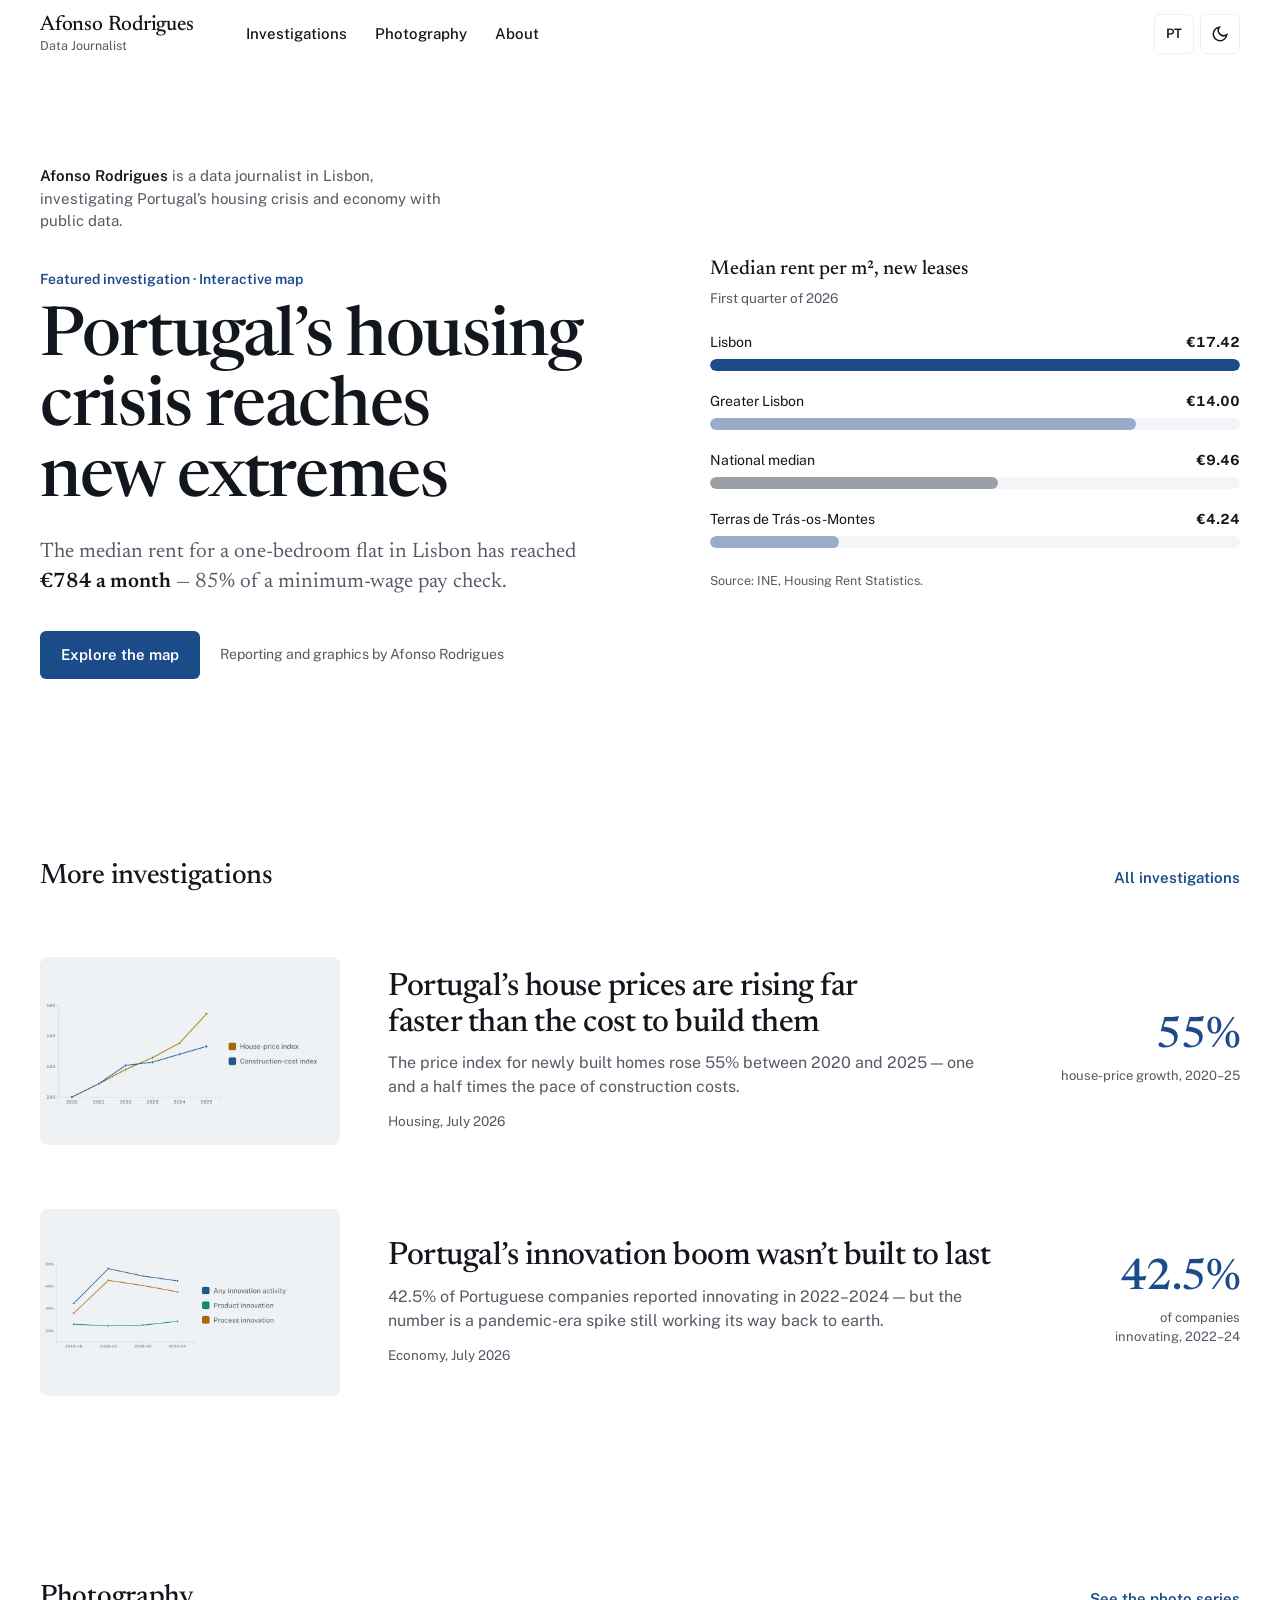
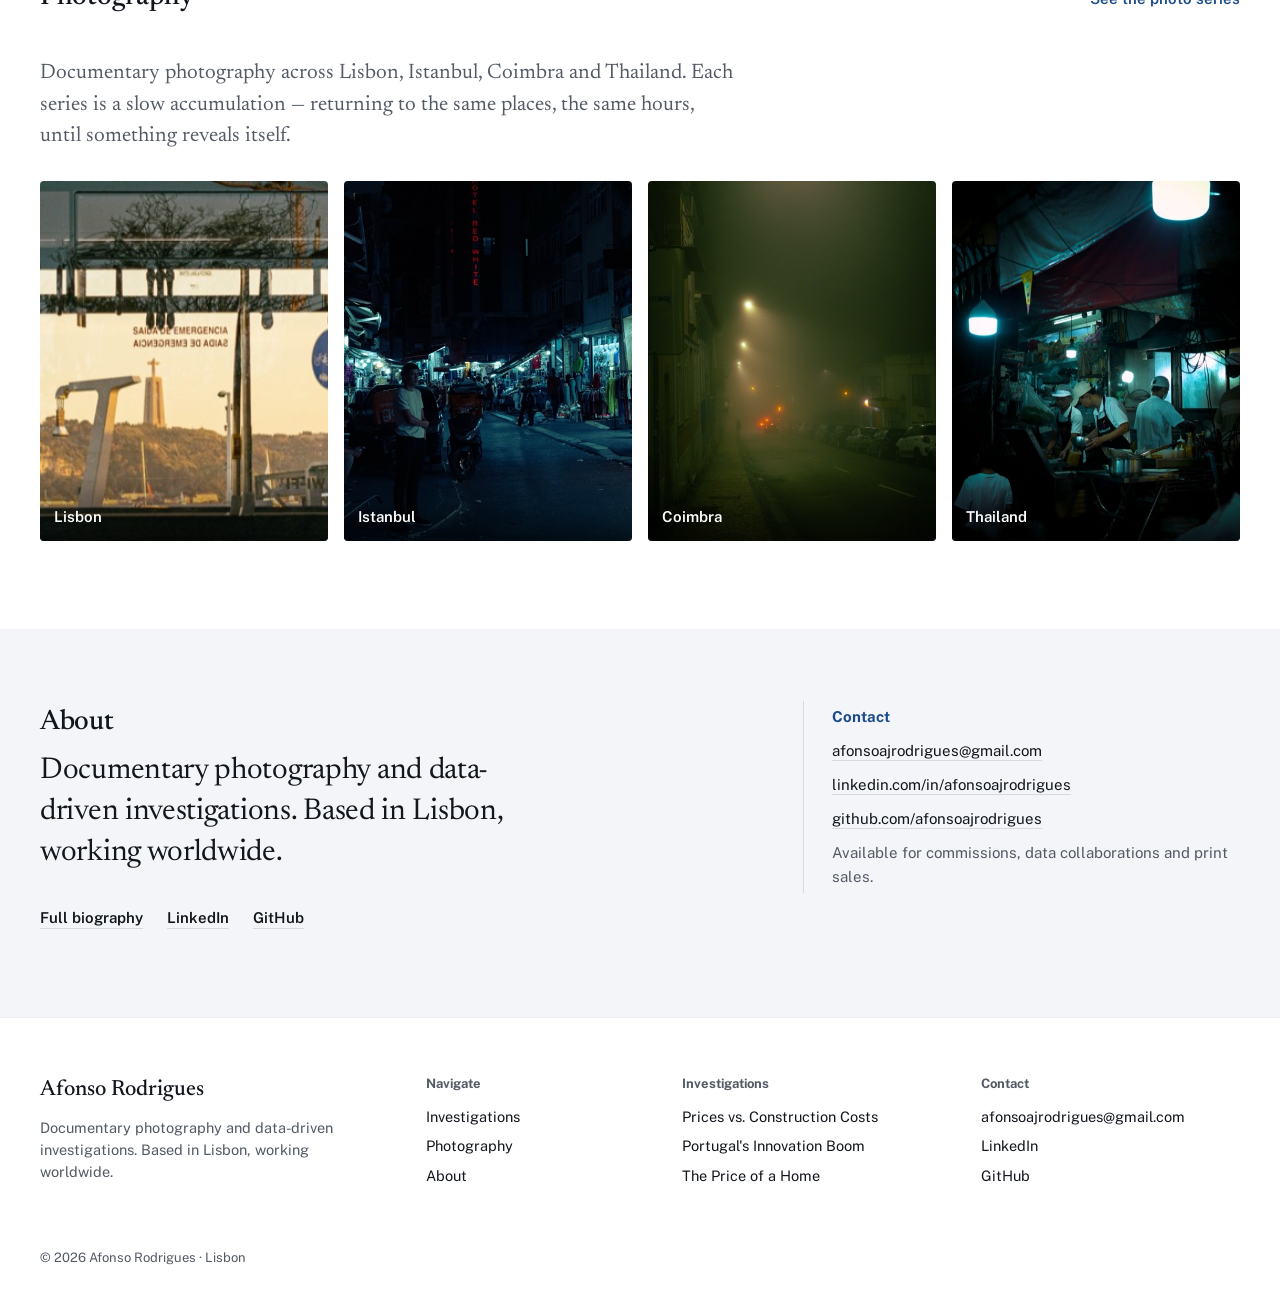
==== index.html @ 880636e9 "Clean pass: white paper, fewer boxes and rules, lighter headings" ====
<!DOCTYPE html>
<html lang="en">
<head>
  <meta charset="utf-8">
  <meta name="viewport" content="width=device-width, initial-scale=1">
  <script>(function(){try{var t=localStorage.getItem('ar-theme');if(!t){t=matchMedia('(prefers-color-scheme: dark)').matches?'dark':'light';}document.documentElement.setAttribute('data-theme',t);var f=localStorage.getItem('ar-fs');if(f)document.documentElement.style.setProperty('--fs',f);}catch(e){}})();</script>
  <title>Afonso Rodrigues — Data Journalism &amp; Documentary Photography, Lisbon</title>
  <meta name="description" content="Data journalism and documentary photography by Afonso Rodrigues. Investigations into Portugal's housing crisis and economy, and photo essays from Lisbon, Istanbul, Thailand and beyond.">
  <link rel="canonical" href="https://afonsoajrodrigues.com/">
  <link rel="alternate" hreflang="en" href="https://afonsoajrodrigues.com/">
  <link rel="alternate" hreflang="pt-PT" href="https://afonsoajrodrigues.com/pt/">
  <link rel="alternate" hreflang="x-default" href="https://afonsoajrodrigues.com/">
  <meta property="og:type" content="website">
  <meta property="og:site_name" content="Afonso Rodrigues">
  <meta property="og:locale" content="en_US">
  <meta property="og:locale:alternate" content="pt_PT">
  <meta property="og:url" content="https://afonsoajrodrigues.com/">
  <meta property="og:title" content="Afonso Rodrigues — Data Journalism &amp; Documentary Photography, Lisbon">
  <meta property="og:description" content="Data journalism and documentary photography by Afonso Rodrigues. Investigations into Portugal's housing crisis and economy, and photo essays from Lisbon, Istanbul, Thailand and beyond.">
  <meta property="og:image" content="https://afonsoajrodrigues.com/images/Lisbon/IMG_7823.JPG">
  <meta name="twitter:card" content="summary_large_image">
  <meta name="twitter:title" content="Afonso Rodrigues — Data Journalism &amp; Documentary Photography, Lisbon">
  <meta name="twitter:description" content="Data journalism and documentary photography by Afonso Rodrigues. Investigations into Portugal's housing crisis and economy, and photo essays from Lisbon, Istanbul, Thailand and beyond.">
  <meta name="twitter:image" content="https://afonsoajrodrigues.com/images/Lisbon/IMG_7823.JPG">
  <link rel="preconnect" href="https://fonts.googleapis.com">
  <link rel="preconnect" href="https://fonts.gstatic.com" crossorigin>
  <link href="https://fonts.googleapis.com/css2?family=Newsreader:opsz,wght@6..72,400..700&family=Public+Sans:wght@400..700&display=swap" rel="stylesheet">
  <link rel="icon" href="/favicon.svg" type="image/svg+xml">
  <link rel="icon" href="/favicon-32.png" sizes="32x32" type="image/png">
  <link rel="apple-touch-icon" href="/apple-touch-icon.png">
  <meta name="theme-color" content="#ffffff">
  <link rel="stylesheet" href="/style.css">
  <script type="application/ld+json">
  {
    "@context": "https://schema.org",
    "@type": "WebSite",
    "name": "Afonso Rodrigues",
    "url": "https://afonsoajrodrigues.com/",
    "inLanguage": "en",
    "description": "Data journalism and documentary photography by Afonso Rodrigues, based in Lisbon, Portugal.",
    "author": { "@type": "Person", "name": "Afonso Rodrigues" }
  }
  </script>
</head>
<body>

<a href="#main" class="skip-link">Skip to content</a>

<header class="site-header">
  <div class="header-inner">
    <div class="header-left">
      <a href="/" class="wordmark-block"><span class="wordmark">Afonso Rodrigues</span><span class="wordmark-tag">Data Journalist</span></a>
      <nav class="main-nav" aria-label="Primary">
        <a href="/investigations.html">Investigations</a>
        <a href="/photography.html">Photography</a>
        <a href="/about.html">About</a>
      </nav>
    </div>
    <div class="header-controls">
      <a class="lang-link" href="/pt/" hreflang="pt-PT" lang="pt-PT" aria-label="Ler em português">PT</a>
      <button type="button" class="ctrl-btn" data-theme-toggle aria-pressed="false" aria-label="Toggle dark mode"><svg class="theme-icon-light" viewBox="0 0 24 24" fill="none" stroke="currentColor" stroke-width="2" stroke-linecap="round" aria-hidden="true"><path d="M21 12.8A9 9 0 1 1 11.2 3a7 7 0 0 0 9.8 9.8z"/></svg><svg class="theme-icon-dark" viewBox="0 0 24 24" fill="none" stroke="currentColor" stroke-width="2" stroke-linecap="round" aria-hidden="true"><circle cx="12" cy="12" r="4"/><path d="M12 2v2M12 20v2M4.9 4.9l1.4 1.4M17.7 17.7l1.4 1.4M2 12h2M20 12h2M4.9 19.1l1.4-1.4M17.7 6.3l1.4-1.4"/></svg></button>
    </div>
  </div>
</header>

<main id="main">

  <section class="hero">
    <div class="lead-text">
      <p class="hero-intro"><strong>Afonso Rodrigues</strong> is a data journalist in Lisbon, investigating Portugal’s housing crisis and economy with public data.</p>
      <p class="kicker">Featured investigation · Interactive map</p>
      <h1 class="lead-title">Portugal’s housing crisis reaches new extremes</h1>
      <p class="lead-dek">The median rent for a one-bedroom flat in Lisbon has reached <strong>€784 a month</strong> — 85% of a minimum-wage pay check.</p>
      <div class="lead-actions">
        <a href="/investigations/housing-crisis.html" class="btn btn-primary">Explore the map</a>
        <span class="byline">Reporting and graphics by Afonso Rodrigues</span>
      </div>
    </div>
    <figure class="hero-chart" role="img" aria-label="Bar chart: median rent per square metre on new leases, first quarter of 2026. Lisbon €17.42, Greater Lisbon €14.00, national median €9.46, Terras de Trás-os-Montes €4.24.">
      <p class="hero-chart-title" aria-hidden="true">Median rent per m², new leases</p>
      <p class="hero-chart-sub" aria-hidden="true">First quarter of 2026</p>
      <div aria-hidden="true">
        <div class="hbar hbar--top"><div class="hbar-head"><span>Lisbon</span><span class="hbar-value">€17.42</span></div><div class="hbar-track"><span class="hbar-fill" style="--v:17.42"></span></div></div>
        <div class="hbar"><div class="hbar-head"><span>Greater Lisbon</span><span class="hbar-value">€14.00</span></div><div class="hbar-track"><span class="hbar-fill" style="--v:14.0"></span></div></div>
        <div class="hbar hbar--ref"><div class="hbar-head"><span>National median</span><span class="hbar-value">€9.46</span></div><div class="hbar-track"><span class="hbar-fill" style="--v:9.46"></span></div></div>
        <div class="hbar"><div class="hbar-head"><span>Terras de Trás-os-Montes</span><span class="hbar-value">€4.24</span></div><div class="hbar-track"><span class="hbar-fill" style="--v:4.24"></span></div></div>
      </div>
      <figcaption>Source: INE, Housing Rent Statistics.</figcaption>
    </figure>
  </section>

  <section class="home-section" aria-labelledby="more-h">
    <div class="section-head">
      <h2 class="section-label" id="more-h">More investigations</h2>
      <a href="/investigations.html">All investigations</a>
    </div>
    <ul class="inv-list">
      <li><a class="inv-row" href="/investigations/house-prices-vs-construction-costs.html">
        <div class="inv-thumb"><img class="thumb-light" src="/images/thumbs/house-prices-vs-construction-costs-en-light.webp" width="900" height="562" alt="" loading="lazy" decoding="async"><img class="thumb-dark" src="/images/thumbs/house-prices-vs-construction-costs-en-dark.webp" width="900" height="562" alt="" loading="lazy" decoding="async"></div>
        <div><h3>Portugal’s house prices are rising far faster than the cost to build them</h3><p>The price index for newly built homes rose 55% between 2020 and 2025 — one and a half times the pace of construction costs.</p><p class="inv-meta">Housing, July 2026</p></div>
        <div class="inv-figure"><b>55%</b><span>house-price growth, 2020–25</span></div>
      </a></li>
      <li><a class="inv-row" href="/investigations/innovation-boom.html">
        <div class="inv-thumb"><img class="thumb-light" src="/images/thumbs/innovation-boom-en-light.webp" width="900" height="562" alt="" loading="lazy" decoding="async"><img class="thumb-dark" src="/images/thumbs/innovation-boom-en-dark.webp" width="900" height="562" alt="" loading="lazy" decoding="async"></div>
        <div><h3>Portugal’s innovation boom wasn’t built to last</h3><p>42.5% of Portuguese companies reported innovating in 2022–2024 — but the number is a pandemic-era spike still working its way back to earth.</p><p class="inv-meta">Economy, July 2026</p></div>
        <div class="inv-figure"><b>42.5%</b><span>of companies innovating, 2022–24</span></div>
      </a></li>
    </ul>
  </section>

  <section class="home-section" aria-labelledby="photo-h">
    <div class="section-head">
      <h2 class="section-label" id="photo-h">Photography</h2>
      <a href="/photography.html">See the photo series</a>
    </div>
    <p class="page-dek" style="margin-top:0;">Documentary photography across Lisbon, Istanbul, Coimbra and Thailand. Each series is a slow accumulation — returning to the same places, the same hours, until something reveals itself.</p>
    <div class="photo-strip">
      <a href="/photography.html#lisbon"><img src="/images/Lisbon/IMG_7823-480w.jpg" srcset="/images/Lisbon/IMG_7823-480w.jpg 480w, /images/Lisbon/IMG_7823-900w.jpg 900w" sizes="(max-width:900px) 50vw, 25vw" alt="Reflection of Cristo Rei in a tram window at sunset, Lisbon" style="object-position:42% 50%;" loading="lazy" decoding="async"><span>Lisbon</span></a>
      <a href="/photography.html#istanbul"><img src="/images/Istambul/IMG_7965-480w.jpg" srcset="/images/Istambul/IMG_7965-480w.jpg 480w, /images/Istambul/IMG_7965-900w.jpg 900w" sizes="(max-width:900px) 50vw, 25vw" alt="Night market street with a neon hotel sign, Istanbul" style="object-position:45% 50%;" loading="lazy" decoding="async"><span>Istanbul</span></a>
      <a href="/photography.html#coimbra"><img src="/images/Night-out-in-coimbra/IMG_0321-480w.jpg" srcset="/images/Night-out-in-coimbra/IMG_0321-480w.jpg 480w, /images/Night-out-in-coimbra/IMG_0321-900w.jpg 900w" sizes="(max-width:900px) 50vw, 25vw" alt="A figure walking through a foggy street, Coimbra" style="object-position:50% 50%;" loading="lazy" decoding="async"><span>Coimbra</span></a>
      <a href="/photography.html#thailand"><img src="/images/thailand/bangkok/night-kitchens-480w.jpg" srcset="/images/thailand/bangkok/night-kitchens-480w.jpg 480w, /images/thailand/bangkok/night-kitchens-900w.jpg 900w" sizes="(max-width:900px) 50vw, 25vw" alt="Night kitchens, Yaowarat, Bangkok" style="object-position:50% 40%;" loading="lazy" decoding="async"><span>Thailand</span></a>
    </div>
  </section>

  <section id="about" class="home-section home-about" aria-labelledby="about-h">
    <div class="about-grid">
      <div class="about-text">
        <h2 class="section-label" id="about-h">About</h2>
        <p class="about-lead">Documentary photography and data-driven investigations. Based in Lisbon, working worldwide.</p>
        <div class="about-actions">
          <a href="/about.html" class="btn btn-outline">Full biography</a>
          <a href="https://www.linkedin.com/in/afonsoajrodrigues/" target="_blank" rel="noopener" class="btn btn-outline">LinkedIn</a>
          <a href="https://github.com/afonsoajrodrigues" target="_blank" rel="noopener" class="btn btn-outline">GitHub</a>
        </div>
      </div>
      <div class="contact-block">
        <p class="accent-text">Contact</p>
        <p><a href="mailto:afonsoajrodrigues@gmail.com" class="link-underline">afonsoajrodrigues@gmail.com</a></p>
        <p><a href="https://www.linkedin.com/in/afonsoajrodrigues/" target="_blank" rel="noopener" class="link-underline">linkedin.com/in/afonsoajrodrigues</a></p>
        <p><a href="https://github.com/afonsoajrodrigues" target="_blank" rel="noopener" class="link-underline">github.com/afonsoajrodrigues</a></p>
        <p class="muted-text">Available for commissions, data collaborations and print sales.</p>
      </div>
    </div>
  </section>

</main>

<footer class="site-footer">
  <div class="footer-grid">
    <div class="footer-brand">
      <span class="footer-wordmark">Afonso Rodrigues</span>
      <span class="footer-blurb">Documentary photography and data-driven investigations. Based in Lisbon, working worldwide.</span>
    </div>
    <div class="footer-col">
      <span class="footer-heading">Navigate</span>
      <a href="/investigations.html">Investigations</a>
      <a href="/photography.html">Photography</a>
      <a href="/about.html">About</a>
    </div>
    <div class="footer-col">
      <span class="footer-heading">Investigations</span>
      <a href="/investigations/house-prices-vs-construction-costs.html">Prices vs. Construction Costs</a>
      <a href="/investigations/innovation-boom.html">Portugal's Innovation Boom</a>
      <a href="/investigations/housing-crisis.html">The Price of a Home</a>
    </div>
    <div class="footer-col">
      <span class="footer-heading">Contact</span>
      <a href="mailto:afonsoajrodrigues@gmail.com">afonsoajrodrigues@gmail.com</a>
      <a href="https://www.linkedin.com/in/afonsoajrodrigues/" target="_blank" rel="noopener">LinkedIn</a>
      <a href="https://github.com/afonsoajrodrigues" target="_blank" rel="noopener">GitHub</a>
    </div>
  </div>
  <p class="footer-legal">© 2026 Afonso Rodrigues · Lisbon</p>
</footer>

<script src="/js/chrome.js"></script>
</body>
</html>
---- style.css ----
/* Afonso Rodrigues — v4 "public record" theme.
   Newsreader (reading serif) + Public Sans (UI, labels, chart text, tabular
   figures). Cool paper, slate ink, one Atlantic-blue accent shared with the
   maps. Class names used by js/*.js (databox-*, chart-figure, bar-*, map
   tokens) are load-bearing — keep them. */

:root {
  --paper: #fafbfc;
  --surface: #ffffff;
  --ink: #12161d;
  --muted: #535a65;
  --line: #c9cfd8;
  --rule: #e2e6eb;
  --card: #eef1f5;
  --accent-fill: #1c4b8a;
  --accent: #1c4b8a; /* recomputed for 4.5:1 against --paper by js/chrome.js */
  --map-deep: #10243e;
  --map-light: #99acc8; /* low end of the choropleth ramp — never --card (1:1, buckets vanish) */
  --data-1: #25588f;
  --data-2: #0f8c73;
  --data-3: #a66d00;
  --fs: 1;
  --font-display: 'Newsreader', 'Iowan Old Style', Georgia, serif;
  --font-ui: 'Public Sans', system-ui, -apple-system, 'Segoe UI', sans-serif;
  --font-mono: var(--font-ui); /* legacy alias — inline styles & chart CSS still reference it */
  --gutter: max(20px, calc((100% - 1200px) / 2));
  --radius: 6px;
  color-scheme: light;
}

:root[data-theme="dark"] {
  --paper: #0e1116;
  --surface: #141820;
  --ink: #e9ecf1;
  --muted: #9aa3af;
  --line: #333b47;
  --rule: #232a34;
  --card: #171c24;
  --accent: #79a7e3;
  --map-light: #2d3d53;
  --data-1: #1e70c1; /* --data-1 alone needs a lighter step to clear 3:1 on dark --card */
  color-scheme: dark;
}

* { box-sizing: border-box; }
html { scroll-behavior: smooth; -webkit-text-size-adjust: 100%; }
body {
  margin: 0;
  background: var(--paper);
  color: var(--ink);
  font-family: var(--font-ui);
  font-size: 16px;
  line-height: 1.5;
  -webkit-font-smoothing: antialiased;
  text-rendering: optimizeLegibility;
}
a { color: inherit; text-decoration: none; }
a:hover { color: var(--accent); }
::selection { background: var(--accent-fill); color: #fff; }
:focus-visible { outline: 2px solid var(--accent); outline-offset: 3px; border-radius: 2px; }
img { display: block; max-width: 100%; height: auto; }
button { font: inherit; }
h1, h2, h3 { font-family: var(--font-display); font-weight: 600; text-wrap: balance; }
em { font-style: normal; }

@media (prefers-reduced-motion: reduce) {
  html { scroll-behavior: auto; }
  *, *::before, *::after { transition-duration: 0s !important; animation: none !important; }
}

.upper { text-transform: none; }
.accent-text { color: var(--accent); }
.muted-text { color: var(--muted); }
.visually-hidden { position: absolute; width: 1px; height: 1px; overflow: hidden; clip: rect(0 0 0 0); white-space: nowrap; }

.skip-link {
  position: absolute; left: -9999px; top: 0; z-index: 99;
  padding: 12px 18px; border-radius: var(--radius);
  background: var(--accent-fill); color: #fff; font-weight: 600;
}
.skip-link:focus { left: 12px; top: 12px; color: #fff; }

/* ---------- Header ---------- */
.site-header {
  position: sticky; top: 0; z-index: 40;
  background: color-mix(in srgb, var(--paper) 88%, transparent);
  -webkit-backdrop-filter: saturate(1.4) blur(12px);
  backdrop-filter: saturate(1.4) blur(12px);
  border-bottom: 1px solid var(--rule);
}
.header-inner {
  display: flex; align-items: center; justify-content: space-between; gap: 16px;
  padding: 0 var(--gutter); min-height: 68px;
}
.header-left { display: flex; align-items: center; gap: 40px; min-width: 0; }
.wordmark-block { display: flex; flex-direction: column; gap: 1px; line-height: 1.15; }
.wordmark { font-family: var(--font-display); font-weight: 600; font-size: 21px; letter-spacing: -0.01em; }
.wordmark-block:hover .wordmark { color: var(--ink); }
.wordmark-tag { font-size: 12.5px; color: var(--muted); }
.main-nav { display: flex; gap: 4px; font-size: 15px; font-weight: 500; }
.main-nav a { padding: 8px 12px; border-radius: var(--radius); }
.main-nav a:hover { background: var(--card); color: var(--ink); }
.main-nav a.is-current { color: var(--accent); background: color-mix(in srgb, var(--accent-fill) 9%, transparent); }
.header-controls { display: flex; align-items: center; gap: 6px; }
.ctrl-btn, .lang-link {
  display: inline-flex; align-items: center; justify-content: center;
  min-width: 40px; height: 40px; padding: 0 10px; border-radius: var(--radius);
  border: 1px solid var(--line); background: transparent; color: var(--ink);
  cursor: pointer; font-size: 13px; font-weight: 600; letter-spacing: 0.02em;
}
.ctrl-btn:hover, .lang-link:hover { border-color: var(--accent); color: var(--accent); }
.ctrl-btn svg { width: 18px; height: 18px; }
.theme-icon-dark { display: none; }
:root[data-theme="dark"] .theme-icon-dark { display: block; }
:root[data-theme="dark"] .theme-icon-light { display: none; }

/* ---------- Buttons & links ---------- */
.btn {
  display: inline-flex; align-items: center; gap: 8px;
  padding: 12px 20px; border-radius: var(--radius);
  font-size: 15px; font-weight: 600; border: 1px solid transparent; cursor: pointer;
  transition: background-color .15s, border-color .15s, color .15s;
}
.btn-primary { background: var(--accent-fill); color: #fff; }
.btn-primary:hover { background: var(--ink); color: var(--paper); }
.btn-outline { border-color: var(--line); background: var(--surface); }
.btn-outline:hover { border-color: var(--accent); color: var(--accent); }
.link-underline { text-decoration: underline; text-decoration-color: var(--line); text-underline-offset: 4px; }
.link-underline:hover { text-decoration-color: var(--accent); }

/* ---------- Labels ---------- */
.kicker, .page-kicker {
  font-size: 14px; font-weight: 600; color: var(--accent); margin: 0 0 14px;
}
.section-label {
  font-family: var(--font-display); font-size: 28px; font-weight: 600; letter-spacing: -0.01em;
  margin: 0 0 8px;
}

/* ---------- Homepage ---------- */
.hero {
  display: grid; grid-template-columns: minmax(0, 1.1fr) minmax(0, 1fr); gap: 64px; align-items: center;
  padding: 72px var(--gutter) 80px;
}
.hero-intro { font-size: 15px; color: var(--muted); margin: 0 0 36px; max-width: 46ch; }
.hero-intro strong { color: var(--ink); font-weight: 600; }
.lead-title {
  font-size: clamp(38px, 5.4vw, 68px); line-height: 1.02; letter-spacing: -0.025em;
  margin: 0 0 22px; font-weight: 600;
}
.lead-dek {
  font-family: var(--font-display); font-size: calc(21px * var(--fs)); line-height: 1.45;
  color: var(--muted); margin: 0 0 32px; max-width: 46ch; text-wrap: pretty;
}
.lead-dek strong { color: var(--ink); font-weight: 600; }
.lead-actions { display: flex; flex-wrap: wrap; gap: 12px 20px; align-items: center; }
.byline { color: var(--muted); font-size: 14px; }

/* The one bold element: a real chart, in CSS, carrying the lead finding. */
.hero-chart {
  margin: 0; padding: 28px 28px 22px; border-radius: 12px;
  background: var(--surface); border: 1px solid var(--rule);
  box-shadow: 0 1px 0 var(--rule), 0 24px 48px -32px color-mix(in srgb, var(--accent-fill) 45%, transparent);
}
.hero-chart-title { font-family: var(--font-display); font-size: 19px; font-weight: 600; margin: 0 0 4px; }
.hero-chart-sub { font-size: 13.5px; color: var(--muted); margin: 0 0 24px; }
.hbar { display: grid; gap: 6px; margin-bottom: 18px; }
.hbar-head { display: flex; justify-content: space-between; gap: 12px; font-size: 14px; }
.hbar-value { font-weight: 700; font-variant-numeric: tabular-nums; }
.hbar-track { height: 26px; background: var(--card); border-radius: 3px; overflow: hidden; }
.hbar-fill {
  display: block; height: 100%; width: calc(var(--v) / 17.42 * 100%);
  background: var(--map-light); border-radius: 3px;
  transform-origin: left; animation: grow .9s cubic-bezier(.2,.7,.2,1) both;
}
.hbar:nth-child(2) .hbar-fill { animation-delay: .08s; }
.hbar:nth-child(3) .hbar-fill { animation-delay: .16s; }
.hbar:nth-child(4) .hbar-fill { animation-delay: .24s; }
.hbar--top .hbar-fill { background: var(--accent-fill); }
.hbar--ref .hbar-fill { background: var(--muted); opacity: .55; }
@keyframes grow { from { transform: scaleX(0); } }
.hero-chart figcaption { font-size: 12.5px; color: var(--muted); padding-top: 14px; border-top: 1px solid var(--rule); margin-top: 6px; }

.home-section { padding: 64px var(--gutter); border-top: 1px solid var(--rule); }
.section-head { display: flex; justify-content: space-between; align-items: baseline; gap: 16px; flex-wrap: wrap; margin-bottom: 20px; }
.section-head a { font-weight: 600; font-size: 15px; color: var(--accent); }
.section-head a:hover { text-decoration: underline; text-underline-offset: 4px; }

.inv-list { list-style: none; margin: 0; padding: 0; }
.inv-row {
  display: grid; grid-template-columns: minmax(0, 1fr) 220px; gap: 40px; align-items: center;
  padding: 30px 0; border-bottom: 1px solid var(--rule);
}
.inv-list li:first-child .inv-row { border-top: 1px solid var(--rule); }
.inv-row h3 { font-size: clamp(24px, 2.6vw, 32px); line-height: 1.12; letter-spacing: -0.015em; margin: 0 0 10px; transition: color .15s; }
.inv-row p { margin: 0; color: var(--muted); font-size: 16px; max-width: 62ch; }
.inv-row .inv-meta { font-size: 13.5px; margin-top: 12px; }
.inv-row:hover { color: inherit; }
.inv-row:hover h3 { color: var(--accent); }
.inv-figure { text-align: right; }
.inv-figure b {
  display: block; font-family: var(--font-display); font-weight: 600;
  font-size: clamp(36px, 4vw, 52px); line-height: 1; letter-spacing: -0.02em; color: var(--accent);
  font-variant-numeric: lining-nums;
}
.inv-figure span { text-wrap: balance; display: block; font-size: 13px; color: var(--muted); margin-top: 6px; }


/* ---------- Interior page header ---------- */
.page-header { padding: 64px var(--gutter) 40px; }
.page-header-inner { max-width: 760px; }
.page-title { font-size: clamp(40px, 6vw, 72px); line-height: 1; letter-spacing: -0.03em; margin: 0; }
.page-dek {
  font-family: var(--font-display); font-size: calc(21px * var(--fs)); line-height: 1.5;
  color: var(--muted); margin: 18px 0 0; max-width: 58ch;
}
.back-bar { padding: 20px var(--gutter) 0; font-size: 14px; font-weight: 500; }
.back-bar a { color: var(--muted); }
.back-bar a:hover { color: var(--accent); }

/* ---------- Investigations index ---------- */
.desk-section { padding: 0 var(--gutter) 72px; }
.investigations-toolbar {
  display: flex; flex-wrap: wrap; gap: 14px; justify-content: space-between; align-items: center;
  padding: 0 0 28px;
}
.search-input {
  flex: 0 1 300px; min-width: 200px; height: 42px; padding: 0 14px;
  font: inherit; font-size: 15px; border-radius: var(--radius);
  border: 1px solid var(--line); background: var(--surface); color: inherit;
  -webkit-appearance: none; appearance: none;
}
.search-input::placeholder { color: var(--muted); }
.search-input:focus { border-color: var(--accent); outline: 2px solid color-mix(in srgb, var(--accent) 25%, transparent); outline-offset: 0; }
.card-grid { display: grid; grid-template-columns: repeat(3, 1fr); gap: 28px; }
.card-grid--2 { grid-template-columns: repeat(3, 1fr); }
.desk-card { display: flex; flex-direction: column; gap: 12px; min-width: 0; }
.desk-card.is-hidden { display: none; }
.desk-card:hover { color: inherit; }
.desk-card:hover .card-title { color: var(--accent); }
.card-image {
  position: relative; width: 100%; aspect-ratio: 16 / 10; overflow: hidden;
  background: var(--card); border-radius: 10px; margin-bottom: 8px;
  transition: background-color .2s;
}
.desk-card:hover .card-image { background: color-mix(in srgb, var(--accent-fill) 12%, var(--card)); }
.card-image img { width: 100%; height: 100%; object-fit: cover; }
.card-image--icon { display: flex; align-items: center; justify-content: center; }
.card-image--icon svg { width: 42%; height: 62%; transition: transform .35s ease; }
.desk-card:hover .card-image--icon svg { transform: translateY(-4px); }
.desk-card .kicker { margin: 0; font-size: 13.5px; }
.card-title { font-size: calc(26px * var(--fs)); line-height: 1.15; letter-spacing: -0.015em; margin: 0; transition: color .15s; }
.card-meta { font-size: 14px; margin: 0; color: var(--muted); }

/* Single-stroke illustrations for the data investigations */
.icon-stroke { fill: none; stroke: var(--ink); stroke-width: 5; stroke-linecap: round; stroke-linejoin: round; }
.icon-stroke-thin { stroke-width: 3.5; }
.icon-muted { fill: none; stroke: var(--muted); stroke-width: 3; stroke-linecap: round; }
.icon-solid { fill: var(--ink); }
.icon-dot { fill: var(--accent-fill); }
.icon-fill-a { fill: var(--map-light); }
.icon-fill-b { fill: var(--surface); }

.fine-print { font-size: 14px; line-height: 1.6; color: var(--muted); margin: 18px 0 0; max-width: 72ch; }

/* ---------- Toggles (map metric, filters) ---------- */
.toggle-group, .databox-toolbar {
  display: inline-flex; flex-wrap: wrap; gap: 4px; padding: 4px;
  background: var(--card); border-radius: 8px;
}
.toggle-btn, .databox-btn {
  min-height: 36px; padding: 6px 14px; border: none; border-radius: 5px; cursor: pointer;
  background: transparent; color: var(--muted); font-size: 14px; font-weight: 600;
  transition: background-color .15s, color .15s;
}
.toggle-btn:hover, .databox-btn:hover { color: var(--ink); }
.toggle-btn.is-active, .databox-btn.is-active { background: var(--accent-fill); color: #fff; }

/* ---------- Bars (article rent list) ---------- */
.bar-list { display: grid; }
.bar-row {
  display: grid; grid-template-columns: 210px 1fr 96px; gap: 18px; align-items: center;
  padding: 12px 0; border-bottom: 1px solid var(--rule);
}
.bar-label { font-size: 14px; }
.bar-track { display: block; height: 14px; background: var(--card); border-radius: 3px; overflow: hidden; }
.bar-fill { display: block; height: 100%; width: 0; background: var(--accent-fill); border-radius: 3px; transition: width 250ms ease; }
.bar-value { font-size: 14px; font-weight: 700; text-align: right; font-variant-numeric: tabular-nums; }

/* ---------- D3 maps & charts ---------- */
.databox-frame {
  position: relative; border-radius: 10px; background: var(--card);
  padding: 24px 28px; border: 1px solid var(--rule);
}
.databox-frame svg { display: block; width: 100%; height: auto; }
.databox-svg { cursor: grab; touch-action: pan-y; }
.databox-svg:active { cursor: grabbing; }
.databox-frame text { font-family: var(--font-ui); font-size: 11.5px; fill: var(--muted); font-variant-numeric: tabular-nums; }
.databox-frame .municipality { stroke: var(--card); stroke-width: .5; cursor: pointer; }
.databox-frame .municipality:hover { stroke: var(--ink); stroke-width: 1.4; }
.databox-frame .country { stroke: var(--card); stroke-width: .75; cursor: pointer; }
.databox-frame .country:hover { stroke: var(--ink); stroke-width: 1.6; }
.databox-frame .country.no-data { cursor: default; }
.databox-frame .country-label {
  font-size: 10px; font-weight: 700; fill: var(--ink); text-anchor: middle; pointer-events: none;
  paint-order: stroke; stroke: var(--card); stroke-width: 3px; stroke-linejoin: round;
}
.databox-legend { display: flex; flex-wrap: wrap; gap: 8px 16px; margin: 16px 0 14px; font-size: 13px; color: var(--muted); font-variant-numeric: tabular-nums; }
.databox-legend-item { display: flex; align-items: center; gap: 7px; }
.databox-legend-swatch { width: 14px; height: 14px; border-radius: 3px; display: inline-block; box-shadow: inset 0 0 0 1px color-mix(in srgb, var(--ink) 15%, transparent); }
.databox-zoom-controls { position: absolute; right: 14px; bottom: 14px; display: flex; flex-direction: column; gap: 6px; }
.databox-zoom-btn {
  width: 36px; height: 36px; border-radius: var(--radius); border: 1px solid var(--line);
  background: var(--surface); color: var(--ink); font-size: 17px; line-height: 1; cursor: pointer;
}
.databox-zoom-btn:hover { border-color: var(--accent); color: var(--accent); }
.databox-zoom-btn--reset { width: auto; padding: 0 10px; font-size: 12px; font-weight: 600; }
.databox-tooltip {
  position: fixed; pointer-events: none; opacity: 0; transition: opacity .12s; z-index: 50;
  background: var(--ink); color: var(--paper); padding: 10px 14px; border-radius: 8px;
  font-size: 13.5px; max-width: 240px; box-shadow: 0 12px 30px -12px rgba(0,0,0,.4);
}
.databox-tooltip .price { font-family: var(--font-display); font-weight: 600; font-size: 1.35rem; margin: 2px 0; }
.databox-tooltip .meta { font-size: 12px; opacity: .75; }

.chart-figure { margin: 12px 0 44px; }
.chart-figure .databox-frame { overflow-x: auto; }
.chart-figure figcaption, .map-figure figcaption { font-size: 13.5px; line-height: 1.55; color: var(--muted); margin-top: 12px; max-width: 72ch; }
.chart-figure .axis text { font-size: 11.5px; fill: var(--muted); }
.chart-figure .axis line, .chart-figure .axis path { stroke: var(--line); }
.chart-figure .line { fill: none; stroke-width: 2.25; }
.chart-figure .dot { stroke: var(--card); stroke-width: 1.5; }
.chart-figure .line-label { fill: var(--ink); font-weight: 700; } /* text never wears the series colour */
.chart-figure .bar { fill: var(--accent-fill); }
.chart-figure .bar.highlight, .chart-figure .bar.negative { fill: var(--data-3); }
.chart-figure .bar-label { fill: var(--ink); font-weight: 700; }
.chart-figure .bar-label-inside { fill: #fff; text-anchor: start; }
.map-figure { margin: 8px 0 32px; }

/* ---------- Photography ---------- */
.gallery-section { padding: 0 var(--gutter) 8px; }
.gallery-intro {
  font-family: var(--font-display); font-size: calc(21px * var(--fs)); line-height: 1.5;
  color: var(--muted); margin: -12px 0 28px; max-width: 58ch;
}
.series-jump { display: flex; flex-wrap: wrap; gap: 8px; padding-bottom: 24px; }
.series-jump a {
  padding: 8px 16px; border-radius: 999px; border: 1px solid var(--line);
  font-size: 14px; font-weight: 600;
}
.series-jump a:hover { border-color: var(--accent); color: var(--accent); }

.series-section { padding: 40px var(--gutter); border-top: 1px solid var(--rule); scroll-margin-top: 70px; }
.series-header { display: flex; align-items: flex-end; justify-content: space-between; gap: 16px; cursor: pointer; user-select: none; }
.series-toggle-btn {
  width: 40px; height: 40px; border-radius: 50%; border: 1px solid var(--line);
  background: none; color: var(--muted); font-size: 16px; cursor: pointer; line-height: 1;
  transition: transform .3s ease, color .2s, border-color .2s;
}
.series-toggle-btn:hover { color: var(--accent); border-color: var(--accent); }
.series-section.is-collapsed .series-toggle-btn { transform: rotate(-90deg); }
.series-body { overflow: hidden; max-height: 9000px; transition: max-height .5s ease, opacity .3s ease; opacity: 1; }
.series-section.is-collapsed .series-body { max-height: 0; opacity: 0; }
.series-label { font-size: 14px; font-weight: 600; color: var(--accent); margin-bottom: 6px; }
.series-title { font-size: clamp(28px, 3.4vw, 40px); margin: 0; line-height: 1.05; letter-spacing: -0.02em; }

.location-group { margin-top: 32px; }
.location-label {
  font-size: 14px; font-weight: 600; color: var(--muted); margin-bottom: 14px;
  display: flex; align-items: center; gap: 14px;
}
.location-label::after { content: ''; flex: 1; height: 1px; background: var(--rule); }

.contact-grid { display: grid; grid-template-columns: repeat(3, 1fr); gap: 20px; }
.contact-item { margin: 0; cursor: zoom-in; border-radius: var(--radius); }
.contact-img-wrap { aspect-ratio: 4 / 3; overflow: hidden; margin-bottom: 10px; background: var(--card); border-radius: var(--radius); }
.contact-img-wrap img { width: 100%; height: 100%; object-fit: cover; transition: transform .5s ease; }
.contact-item:hover .contact-img-wrap img { transform: scale(1.035); }
.contact-caption { font-size: 13px; color: var(--muted); margin-bottom: 3px; }
.contact-desc { font-family: var(--font-display); font-size: calc(16px * var(--fs)); line-height: 1.45; margin: 0; }

.essay-section { padding: 40px var(--gutter) 72px; border-top: 1px solid var(--rule); }
.essay-panel { display: grid; grid-template-columns: 1.3fr 1fr; border-radius: 12px; overflow: hidden; background: var(--card); }
.essay-img-wrap { position: relative; min-height: 360px; overflow: hidden; }
.essay-img-wrap img { position: absolute; inset: 0; width: 100%; height: 100%; object-fit: cover; transition: transform .6s ease; }
.essay-panel:hover .essay-img-wrap img { transform: scale(1.03); }
.essay-caption { padding: 44px 40px; display: grid; gap: 18px; align-content: end; }
.essay-label { font-size: 14px; font-weight: 600; color: var(--accent); }
.essay-bottom { display: grid; gap: 10px; }
.essay-title { font-size: clamp(30px, 3.4vw, 44px); line-height: 1.02; letter-spacing: -0.02em; margin: 0; }
.essay-cta { font-size: 14px; color: var(--muted); }

.lightbox {
  display: none; position: fixed; inset: 0; z-index: 1000; cursor: zoom-out;
  background: rgba(8, 10, 14, .95); align-items: center; justify-content: center; flex-direction: column; gap: 16px;
}
.lightbox.is-open { display: flex; }
.lightbox-img { max-width: 92vw; max-height: 84vh; object-fit: contain; cursor: default; border-radius: 3px; }
.lightbox-caption { font-size: 14px; color: rgba(255,255,255,.7); text-align: center; padding: 0 20px; }
.lightbox-close {
  position: absolute; top: 16px; right: 16px; padding: 10px 16px; border-radius: 999px;
  background: rgba(255,255,255,.1); border: none; color: #fff; font-size: 14px; font-weight: 600; cursor: pointer;
}
.lightbox-close:hover { background: rgba(255,255,255,.2); }

/* ---------- About ---------- */
.about-section { padding: 0 var(--gutter) 72px; }
.about-grid { display: grid; grid-template-columns: minmax(0, 1.6fr) minmax(0, 1fr); gap: 64px; align-items: start; }
.about-text { min-width: 0; }
.about-lead {
  font-family: var(--font-display); font-size: calc(26px * var(--fs)); line-height: 1.38;
  letter-spacing: -0.01em; margin: 0 0 32px; max-width: 34ch; text-wrap: pretty;
}
.about-text p:not(.about-lead):not(.about-subhead) {
  font-family: var(--font-display); font-size: calc(19px * var(--fs)); line-height: 1.65;
  color: var(--ink); margin: 0 0 20px; max-width: 64ch;
}
.about-text p.muted-text { color: var(--muted) !important; font-family: var(--font-ui) !important; font-size: 14px !important; }
.about-subhead { font-family: var(--font-ui); font-size: 15px; font-weight: 700; color: var(--accent); margin: 36px 0 10px; }
.about-actions { display: flex; flex-wrap: wrap; gap: 10px; margin-top: 8px; }
.contact-block {
  position: sticky; top: 92px;
  padding: 28px; border-radius: 12px; background: var(--card);
  font-size: 15px; line-height: 1.6; display: grid; gap: 10px; align-content: start;
}
.contact-block p { margin: 0; overflow-wrap: anywhere; }
.contact-block .accent-text { font-weight: 700; font-size: 15px; }

/* Homepage about strip reuses .about-grid */
.home-about .about-lead { font-size: calc(30px * var(--fs)); max-width: 30ch; }

/* ---------- Article ---------- */
.article-header { padding: 0 var(--gutter); }
.article-header-grid {
  display: grid; grid-template-columns: minmax(0, 1.7fr) minmax(240px, 1fr); gap: 64px;
  padding: 40px 0 48px; align-items: end; border-bottom: 1px solid var(--rule);
}
.article-title {
  font-size: clamp(36px, 5vw, 64px); line-height: 1.03; letter-spacing: -0.025em;
  margin: 0 0 22px; max-width: 20ch;
}
.article-dek {
  font-family: var(--font-display); font-size: calc(22px * var(--fs)); line-height: 1.45;
  color: var(--muted); margin: 0; max-width: 50ch; text-wrap: pretty;
}
.meta-list { list-style: none; margin: 0; padding: 0; font-size: 14px; }
.meta-list li { display: flex; justify-content: space-between; gap: 14px; padding: 10px 0; border-bottom: 1px solid var(--rule); }
.meta-list li:last-child { border-bottom: none; }
.meta-list li > span:last-child { font-weight: 600; text-align: right; }

.article-body-wrap { padding: 0 var(--gutter); }
.article-layout {
  display: grid; grid-template-columns: 200px minmax(0, 1fr); gap: 56px;
  padding: 48px 0 80px; align-items: start;
}
.article-layout--notoc { grid-template-columns: minmax(0, 1fr); }
.toc { position: sticky; top: 96px; font-size: 14px; }
.toc-heading { font-weight: 700; margin: 0 0 8px; }
.toc ul { list-style: none; margin: 0; padding: 0; border-left: 2px solid var(--rule); }
.toc a { display: block; padding: 7px 0 7px 14px; margin-left: -2px; border-left: 2px solid transparent; color: var(--muted); line-height: 1.4; }
.toc a:hover { color: var(--accent); border-left-color: var(--accent); }

/* .prose carries the wide measure for graphics; paragraphs cap at a reading column. */
.prose {
  font-family: var(--font-display); font-size: calc(20px * var(--fs)); line-height: 1.7;
  min-width: 0; max-width: 860px; margin: 0 auto; width: 100%;
}
.prose p { max-width: 66ch; margin: 0 0 24px; text-wrap: pretty; }
.prose .lede { font-size: 1.12em; line-height: 1.55; font-weight: 500; }
.prose a { color: var(--accent); text-decoration: underline; text-underline-offset: 3px; }
.prose h2 {
  font-size: calc(30px * var(--fs)); line-height: 1.15; letter-spacing: -0.015em;
  margin: 56px 0 18px; scroll-margin-top: 96px;
}
.stat-grid { display: grid; grid-template-columns: repeat(3, 1fr); gap: 12px; margin: 36px 0; }
.stat-grid > div { padding: 22px; background: var(--card); border-radius: 10px; display: grid; gap: 8px; align-content: start; }
.stat-value--sm { font-family: var(--font-display); font-weight: 600; font-size: 40px; letter-spacing: -0.02em; line-height: 1; color: var(--accent); }
.stat-label { font-family: var(--font-ui); font-size: 14px; line-height: 1.4; color: var(--muted); }
.article-bar-list { margin: 0 0 32px; font-family: var(--font-ui); }

.article-sources { margin: 48px 0 0; padding-top: 28px; border-top: 1px solid var(--rule); font-family: var(--font-ui); }
.article-sources-label { font-size: 15px; font-weight: 700; margin-bottom: 12px; }
.article-sources ol { padding-left: 22px; margin: 0; }
.article-sources li { font-size: 14.5px; line-height: 1.6; color: var(--muted); padding: 6px 0; }
.article-sources li::marker { color: var(--accent); font-weight: 700; }
.article-sources a { color: var(--ink); text-decoration: underline; text-decoration-color: var(--line); text-underline-offset: 3px; overflow-wrap: anywhere; }
.article-sources a:hover { color: var(--accent); }

.credits-box { margin: 40px 0 0; border-radius: 10px; background: var(--card); font-family: var(--font-ui); font-size: 14.5px; line-height: 1.6; overflow: hidden; }
.credits-heading { margin: 0; padding: 16px 22px 0; font-weight: 700; }
.credits-row { margin: 0; padding: 8px 22px 16px; }
.credits-row + .credits-row { padding-top: 0; }

.side-rail { grid-column: 1 / -1; display: grid; gap: 16px; padding-top: 32px; border-top: 1px solid var(--rule); font-size: 15px; }
.related-box { display: grid; grid-template-columns: repeat(auto-fit, minmax(240px, 1fr)); gap: 12px; }
.related-heading { grid-column: 1 / -1; margin: 0 0 4px; font-family: var(--font-display); font-size: 24px; font-weight: 600; }
.related-box a {
  display: block; padding: 20px 22px; border-radius: 10px; background: var(--card);
  font-family: var(--font-display); font-size: 20px; font-weight: 600; line-height: 1.25;
  transition: background-color .15s, color .15s;
}
.related-box a:hover { background: color-mix(in srgb, var(--accent-fill) 12%, var(--card)); }

/* ---------- Footer ---------- */
.site-footer { margin-top: 0; background: var(--card); border-top: 1px solid var(--rule); }
.footer-grid {
  padding: 56px var(--gutter) 48px; display: grid; grid-template-columns: 1.6fr 1fr 1.2fr 1.2fr; gap: 40px;
  font-size: 14.5px; line-height: 1.5;
}
.footer-brand { display: grid; gap: 10px; align-content: start; }
.footer-wordmark { font-family: var(--font-display); font-weight: 600; font-size: 22px; }
.footer-blurb { color: var(--muted); max-width: 36ch; }
.footer-col { display: grid; gap: 8px; align-content: start; }
.footer-col a { color: var(--ink); overflow-wrap: anywhere; }
.footer-col a:hover { color: var(--accent); }
.footer-heading { font-weight: 700; color: var(--muted); font-size: 13px; margin-bottom: 4px; }
.footer-legal { padding: 18px var(--gutter); border-top: 1px solid var(--rule); font-size: 13px; color: var(--muted); }

/* ---------- 404 ---------- */
.notfound { padding: 96px var(--gutter) 120px; }
.notfound .page-title { margin-bottom: 18px; }
.notfound .lead-actions { margin-top: 32px; }

/* ---------- Responsive ---------- */
@media (max-width: 1000px) {
  .hero { grid-template-columns: 1fr; gap: 44px; padding-top: 48px; }
  .hero-chart { max-width: 640px; }
  .footer-grid { grid-template-columns: 1fr 1fr; }
}

@media (max-width: 900px) {
  .about-grid, .article-header-grid, .essay-panel { grid-template-columns: 1fr; gap: 36px; }
  .article-header-grid { align-items: start; }
  .contact-block { position: static; }
  .card-grid, .card-grid--2 { grid-template-columns: 1fr 1fr; gap: 24px; }
  .contact-grid { grid-template-columns: repeat(2, 1fr); gap: 14px; }
  .article-layout { grid-template-columns: 1fr; gap: 0; padding-top: 32px; }
  .toc { position: static; margin-bottom: 36px; }
  .essay-img-wrap { min-height: 280px; }
  .essay-caption { padding: 28px; }
}

@media (max-width: 720px) {
  .header-inner { flex-wrap: wrap; row-gap: 0; padding-top: 10px; }
  .header-left { flex: 1 1 100%; flex-direction: column; align-items: flex-start; gap: 6px; }
  .header-left { order: 0; }
  .header-controls { position: absolute; right: var(--gutter); top: 14px; }
  .main-nav { margin-left: -12px; overflow-x: auto; max-width: calc(100vw - 16px); scrollbar-width: none; }
  .site-header { position: sticky; }
  .header-inner { position: relative; }
  .inv-row { grid-template-columns: 1fr; gap: 14px; }
  .inv-figure { text-align: left; order: -1; }
  .hero { padding-bottom: 56px; }
  .home-section { padding-top: 48px; padding-bottom: 48px; }
  .card-grid, .card-grid--2 { grid-template-columns: 1fr; gap: 36px; }
  .footer-grid { grid-template-columns: 1fr; gap: 28px; }
}

@media (max-width: 560px) {
  :root { --gutter: 16px; }
  .wordmark { font-size: 19px; }
  .main-nav { font-size: 14.5px; }
  .main-nav a { padding: 8px 10px; }
  .hero-chart { padding: 20px 18px 16px; }
  .hbar-track { height: 22px; }
  .page-header { padding-top: 40px; padding-bottom: 28px; }
  .contact-grid { grid-template-columns: 1fr; }
  .stat-grid { grid-template-columns: 1fr; }
  .bar-row, .article-bar-list .bar-row { grid-template-columns: 110px 1fr 72px; gap: 10px; }
  .bar-label { font-size: 13px; }
  .prose { font-size: calc(18px * var(--fs)); }
  .databox-frame { padding: 12px; border-radius: 8px; }
  .databox-zoom-controls { right: 8px; bottom: 8px; }
  .databox-zoom-btn:not(.databox-zoom-btn--reset) { width: 44px; height: 44px; }
  .databox-zoom-btn--reset { height: 44px; }
  .search-input { flex: 1 1 100%; }
}

/* UI elements nested inside serif .prose keep the UI face */
.toggle-btn, .databox-btn, .databox-legend, .databox-tooltip, .chart-figure figcaption,
.map-figure figcaption, .stat-grid, .bar-list, .side-rail { font-family: var(--font-ui); }
@media (max-width: 560px) {
  .stat-grid { grid-template-columns: repeat(3, 1fr); gap: 8px; }
  .stat-grid > div { padding: 14px 12px; }
  .stat-value--sm { font-size: 24px; }
  .stat-label { font-size: 12.5px; }
  .main-nav { margin-left: -10px; }
}

/* ---------- v4.1: functional layer ---------- */
.site-header { transition: transform .25s ease; }
.site-header.is-hidden { transform: translateY(-100%); }
.read-progress {
  position: fixed; left: 0; top: 0; right: 0; height: 3px; z-index: 60;
  background: var(--accent-fill); transform: scaleX(0); transform-origin: left; pointer-events: none;
}
.toc a.is-active { color: var(--ink); font-weight: 600; border-left-color: var(--accent); }

/* Real chart thumbnails, one per theme */
.thumb-dark { display: none !important; }
:root[data-theme="dark"] .thumb-dark { display: block !important; }
:root[data-theme="dark"] .thumb-light { display: none !important; }
.card-image { border: 1px solid var(--rule); }
.card-image img { transition: transform .5s ease; }
.desk-card:hover .card-image img { transform: scale(1.03); }

/* Homepage rows: thumbnail | text | key figure */
.inv-row { grid-template-columns: 260px minmax(0, 1fr) 200px; }
.inv-thumb { aspect-ratio: 16 / 10; border-radius: 8px; overflow: hidden; background: var(--card); border: 1px solid var(--rule); }
.inv-thumb img { width: 100%; height: 100%; object-fit: cover; transition: transform .5s ease; }
.inv-row:hover .inv-thumb img { transform: scale(1.04); }

/* Homepage photo strip: one frame per series */
.photo-strip { display: grid; grid-template-columns: repeat(4, 1fr); gap: 12px; margin-top: 28px; }
.photo-strip a { position: relative; display: block; aspect-ratio: 4 / 5; border-radius: 8px; overflow: hidden; background: var(--card); color: #fff; }
.photo-strip img { width: 100%; height: 100%; object-fit: cover; transition: transform .6s ease; }
.photo-strip a:hover img { transform: scale(1.04); }
.photo-strip span {
  position: absolute; left: 0; right: 0; bottom: 0; padding: 32px 14px 12px;
  font-weight: 600; font-size: 15px; background: linear-gradient(transparent, rgba(0,0,0,.6));
}
.photo-strip a:hover { color: #fff; }

/* Lightbox navigation */
.lightbox-figure { margin: 0; display: flex; flex-direction: column; align-items: center; gap: 14px; }
.lightbox-count { color: rgba(255,255,255,.45); margin-left: 10px; font-variant-numeric: tabular-nums; }
.lightbox-nav {
  position: absolute; top: 50%; transform: translateY(-50%);
  width: 52px; height: 52px; border-radius: 50%; border: none; cursor: pointer;
  background: rgba(255,255,255,.1); color: #fff; display: grid; place-items: center;
}
.lightbox-nav:hover { background: rgba(255,255,255,.22); }
.lightbox-nav svg { width: 22px; height: 22px; fill: none; stroke: currentColor; stroke-width: 2; stroke-linecap: round; stroke-linejoin: round; }
.lightbox-nav--prev { left: 16px; }
.lightbox-nav--next { right: 16px; }
.lightbox-close { z-index: 2; }

@media (max-width: 900px) {
  .inv-row { grid-template-columns: 200px minmax(0, 1fr); }
  .inv-row .inv-figure { grid-column: 2; text-align: left; }
  .photo-strip { grid-template-columns: repeat(2, 1fr); }
}
@media (max-width: 720px) {
  .inv-row { grid-template-columns: 1fr; }
  .inv-row .inv-figure { grid-column: auto; order: 0; }
  .lightbox-nav { top: auto; bottom: 18px; transform: none; }
  .lightbox-nav--prev { left: calc(50% - 64px); }
  .lightbox-nav--next { right: calc(50% - 64px); }
  .lightbox-img { max-height: 72vh; }
}
@media (max-width: 560px) { .photo-strip { gap: 8px; } }

/* ---------- v4.2: clean pass — white paper, fewer boxes and rules, lighter type ---------- */
:root:not([data-theme="dark"]) { --paper: #ffffff; --card: #f3f5f8; --rule: #eceff3; --line: #d5dae1; }
h1, h2, h3, .wordmark, .footer-wordmark { font-weight: 500; }
.lead-title { font-weight: 500; letter-spacing: -0.02em; line-height: 1.04; }
.page-title, .article-title { font-weight: 500; }

.site-header { border-bottom-color: transparent; }
.site-header.is-scrolled, .site-header:focus-within { border-bottom-color: var(--rule); }
.ctrl-btn, .lang-link { border-color: var(--rule); }

.hero { padding-top: 96px; padding-bottom: 104px; gap: 88px; }
.hero-chart { background: none; border: none; box-shadow: none; padding: 0; }
.hero-chart-title { font-weight: 500; font-size: 20px; }
.hbar { margin-bottom: 20px; }
.hbar-track { height: 12px; border-radius: 6px; }
.hbar-fill { border-radius: 6px; }
.hero-chart figcaption { border-top: none; padding-top: 4px; }

.home-section { border-top: none; padding-top: 72px; padding-bottom: 88px; }
.section-head { margin-bottom: 32px; }
.section-label { font-weight: 500; }

.inv-row, .inv-list li:first-child .inv-row { border: none; }
.inv-row { padding: 20px 0; gap: 48px; grid-template-columns: 300px minmax(0, 1fr) 200px; }
.inv-list li + li .inv-row { margin-top: 24px; }
.inv-thumb, .card-image { border: none; }
.inv-row h3 { font-weight: 500; }
.inv-figure b { font-weight: 500; font-size: clamp(32px, 3.4vw, 44px); }

.photo-strip { gap: 16px; }
.photo-strip a { border-radius: 4px; }

.home-about { background: var(--card); }
.contact-block { background: none; padding: 4px 0 4px 28px; border-left: 1px solid var(--line); border-radius: 0; }
.about-actions { gap: 24px; }
.about-actions .btn-outline { padding: 0; border: none; background: none; font-weight: 600; text-decoration: underline; text-decoration-color: var(--line); text-underline-offset: 5px; }
.about-actions .btn-outline:hover { color: var(--accent); text-decoration-color: var(--accent); }

.site-footer { background: var(--paper); }
.footer-legal { border-top: none; padding-top: 0; padding-bottom: 32px; }
.databox-frame { border: none; }
.related-box a, .stat-grid > div, .credits-box { border-radius: 8px; }

@media (max-width: 900px) {
  .inv-row { grid-template-columns: 240px minmax(0, 1fr); gap: 28px; }
  .contact-block { border-left: none; padding: 24px 0 0; border-top: 1px solid var(--line); }
}
@media (max-width: 720px) {
  .hero { padding-top: 48px; padding-bottom: 64px; gap: 48px; }
  .inv-row { grid-template-columns: 1fr; gap: 16px; }
  .home-section { padding-top: 56px; padding-bottom: 64px; }
}
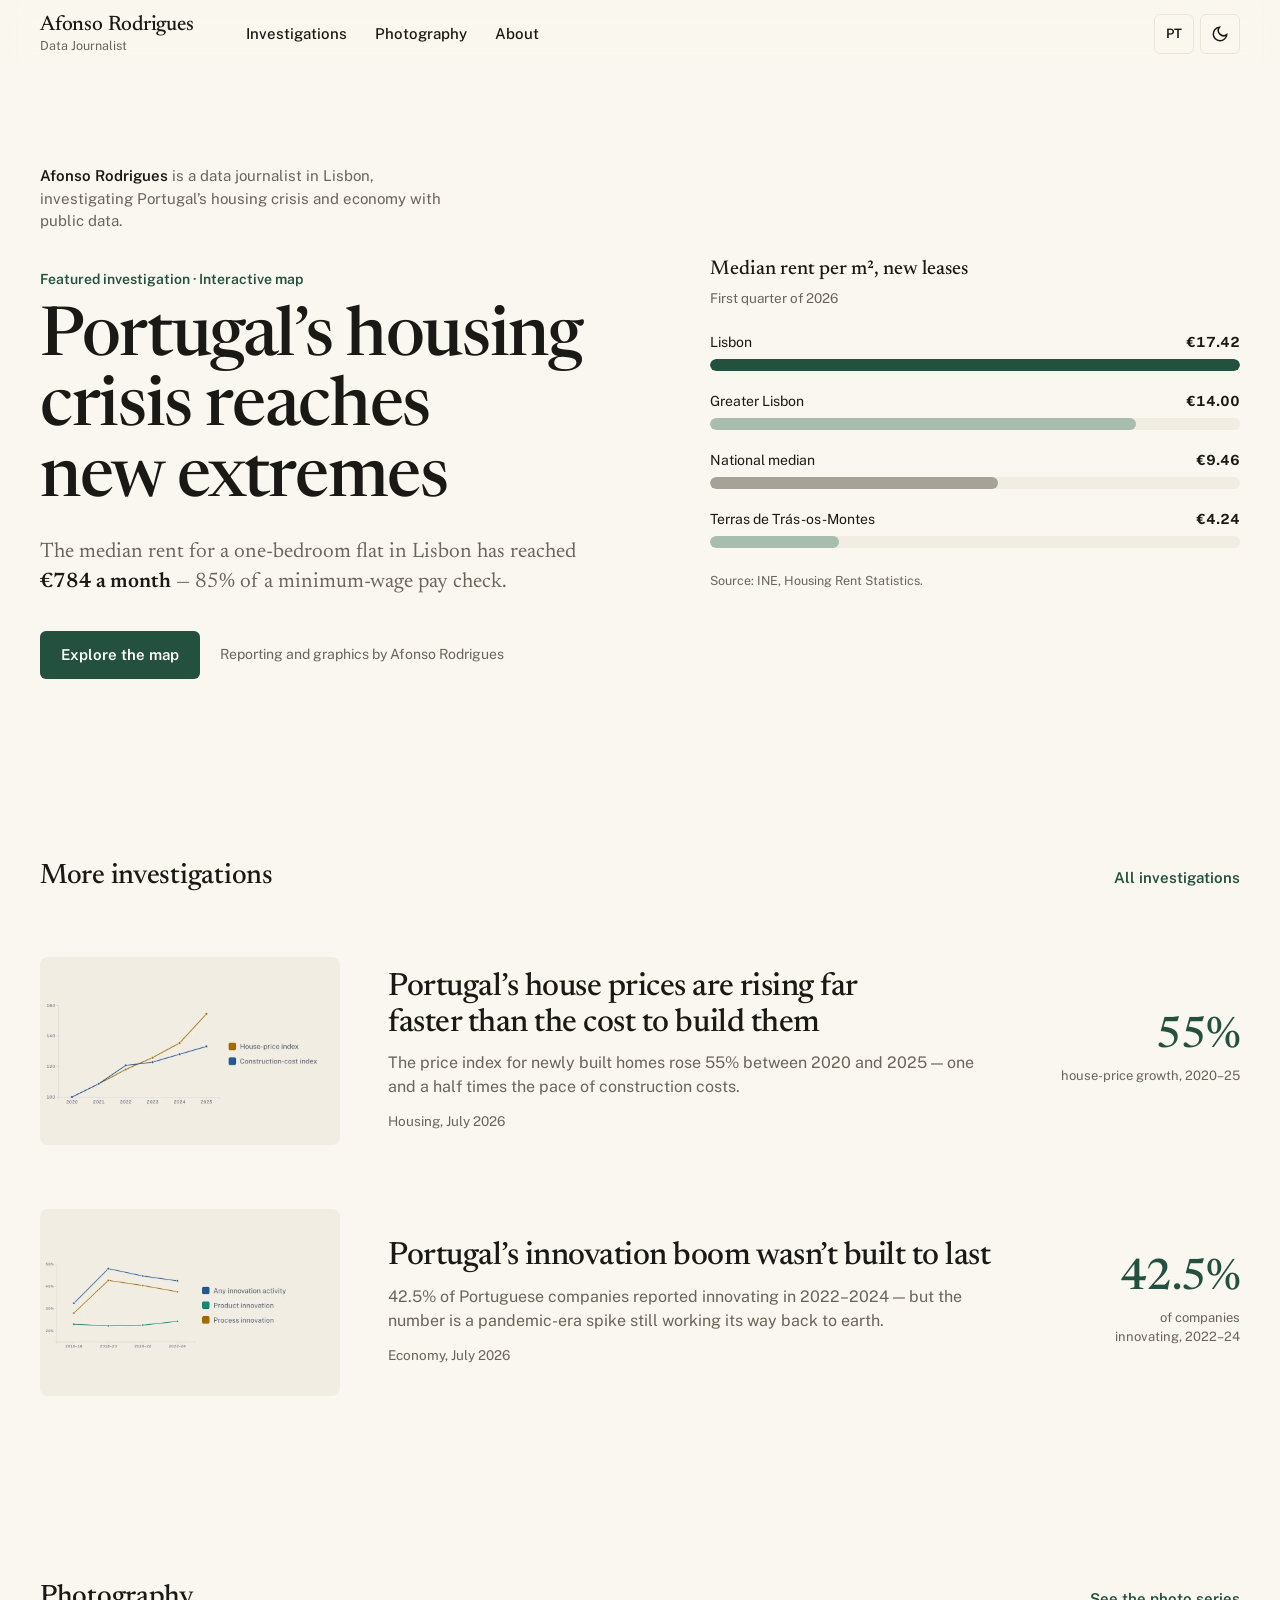
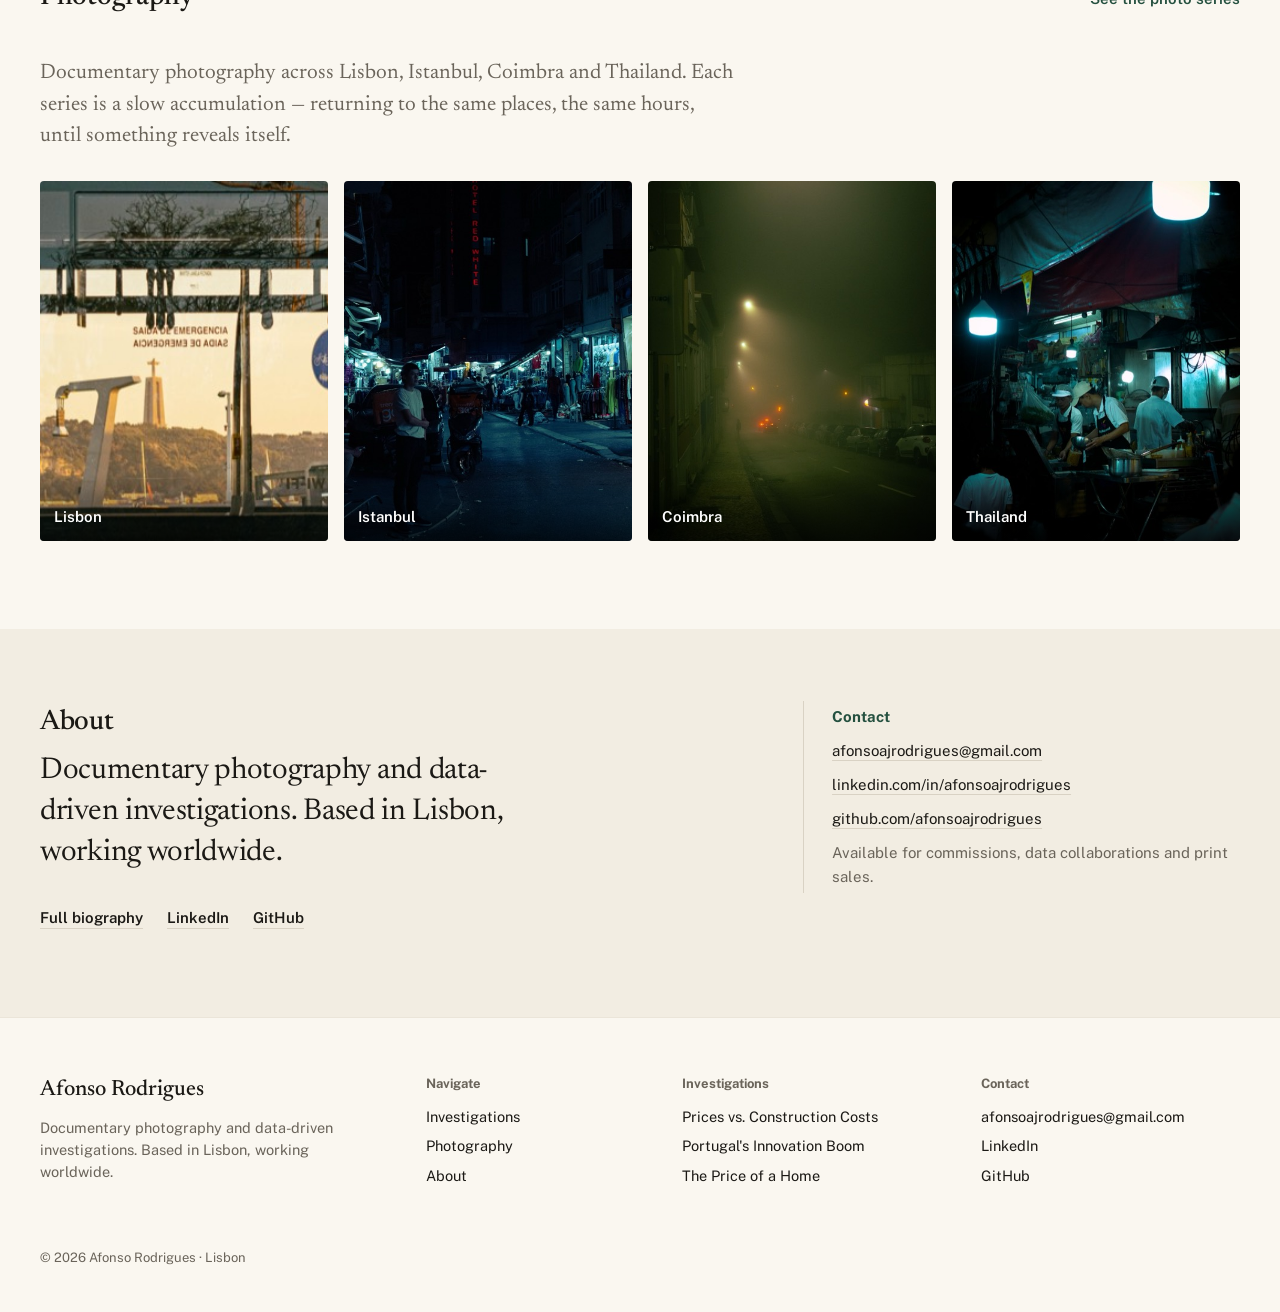
==== commit 036d3634: "Ivory paper and bottle-green accent replace the blue palette" ====
--- a/index.html
+++ b/index.html
@@ -28,7 +28,7 @@
   <link rel="icon" href="/favicon.svg" type="image/svg+xml">
   <link rel="icon" href="/favicon-32.png" sizes="32x32" type="image/png">
   <link rel="apple-touch-icon" href="/apple-touch-icon.png">
-  <meta name="theme-color" content="#ffffff">
+  <meta name="theme-color" content="#faf7f0">
   <link rel="stylesheet" href="/style.css">
   <script type="application/ld+json">
   {
--- a/style.css
+++ b/style.css
@@ -5,17 +5,17 @@
    tokens) are load-bearing — keep them. */
 
 :root {
-  --paper: #fafbfc;
-  --surface: #ffffff;
-  --ink: #12161d;
-  --muted: #535a65;
-  --line: #c9cfd8;
-  --rule: #e2e6eb;
-  --card: #eef1f5;
-  --accent-fill: #1c4b8a;
-  --accent: #1c4b8a; /* recomputed for 4.5:1 against --paper by js/chrome.js */
-  --map-deep: #10243e;
-  --map-light: #99acc8; /* low end of the choropleth ramp — never --card (1:1, buckets vanish) */
+  --paper: #faf7f0;
+  --surface: #fffdf8;
+  --ink: #1b1915;
+  --muted: #6a645a;
+  --line: #d9d2c4;
+  --rule: #ebe5d9;
+  --card: #f2ede2;
+  --accent-fill: #24503f;
+  --accent: #24503f; /* recomputed for 4.5:1 against --paper by js/chrome.js */
+  --map-deep: #143027;
+  --map-light: #a9bdaf; /* low end of the choropleth ramp — never --card (1:1, buckets vanish) */
   --data-1: #25588f;
   --data-2: #0f8c73;
   --data-3: #a66d00;
@@ -29,15 +29,15 @@
 }
 
 :root[data-theme="dark"] {
-  --paper: #0e1116;
-  --surface: #141820;
-  --ink: #e9ecf1;
-  --muted: #9aa3af;
-  --line: #333b47;
-  --rule: #232a34;
-  --card: #171c24;
-  --accent: #79a7e3;
-  --map-light: #2d3d53;
+  --paper: #15140f;
+  --surface: #1c1a15;
+  --ink: #ede8de;
+  --muted: #a49d90;
+  --line: #3b372e;
+  --rule: #2a2721;
+  --card: #1f1d18;
+  --accent: #8fc2a8;
+  --map-light: #2b3b32;
   --data-1: #1e70c1; /* --data-1 alone needs a lighter step to clear 3:1 on dark --card */
   color-scheme: dark;
 }
@@ -651,7 +651,6 @@
 @media (max-width: 560px) { .photo-strip { gap: 8px; } }
 
 /* ---------- v4.2: clean pass — white paper, fewer boxes and rules, lighter type ---------- */
-:root:not([data-theme="dark"]) { --paper: #ffffff; --card: #f3f5f8; --rule: #eceff3; --line: #d5dae1; }
 h1, h2, h3, .wordmark, .footer-wordmark { font-weight: 500; }
 .lead-title { font-weight: 500; letter-spacing: -0.02em; line-height: 1.04; }
 .page-title, .article-title { font-weight: 500; }
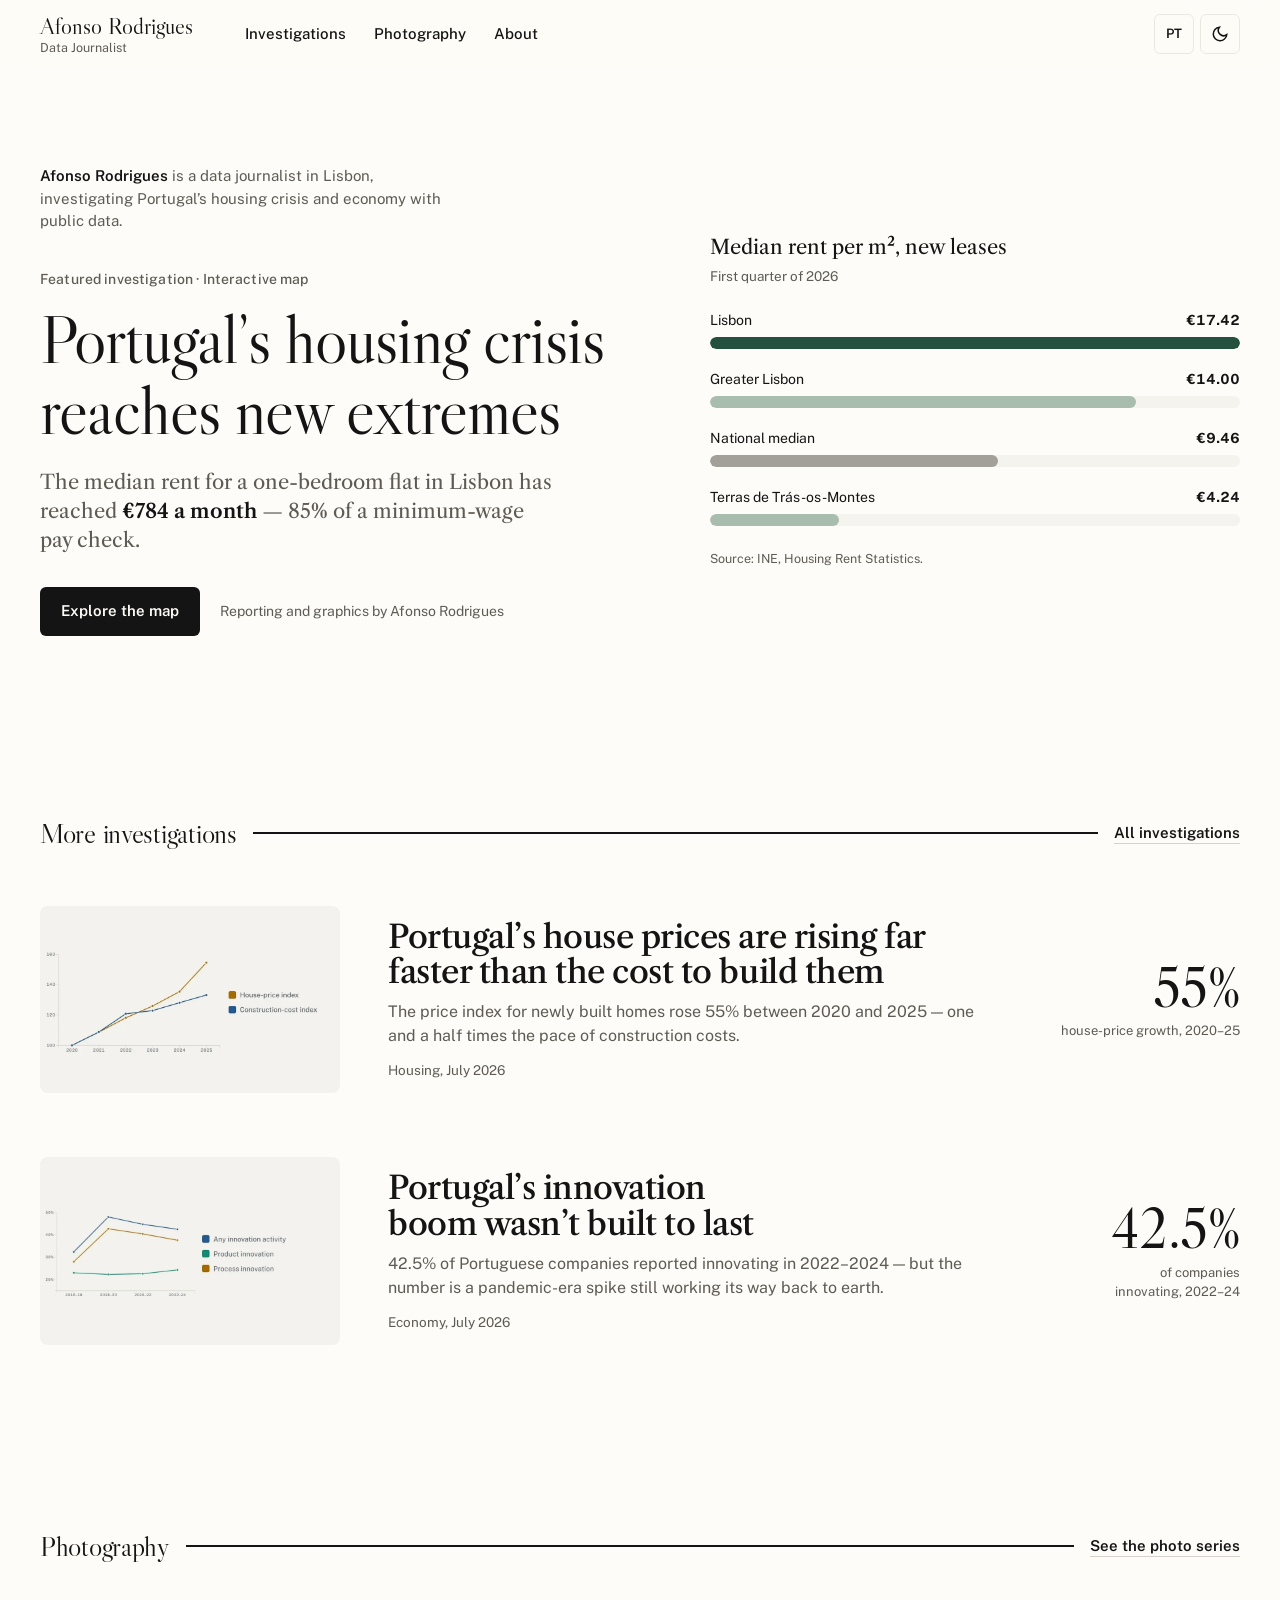
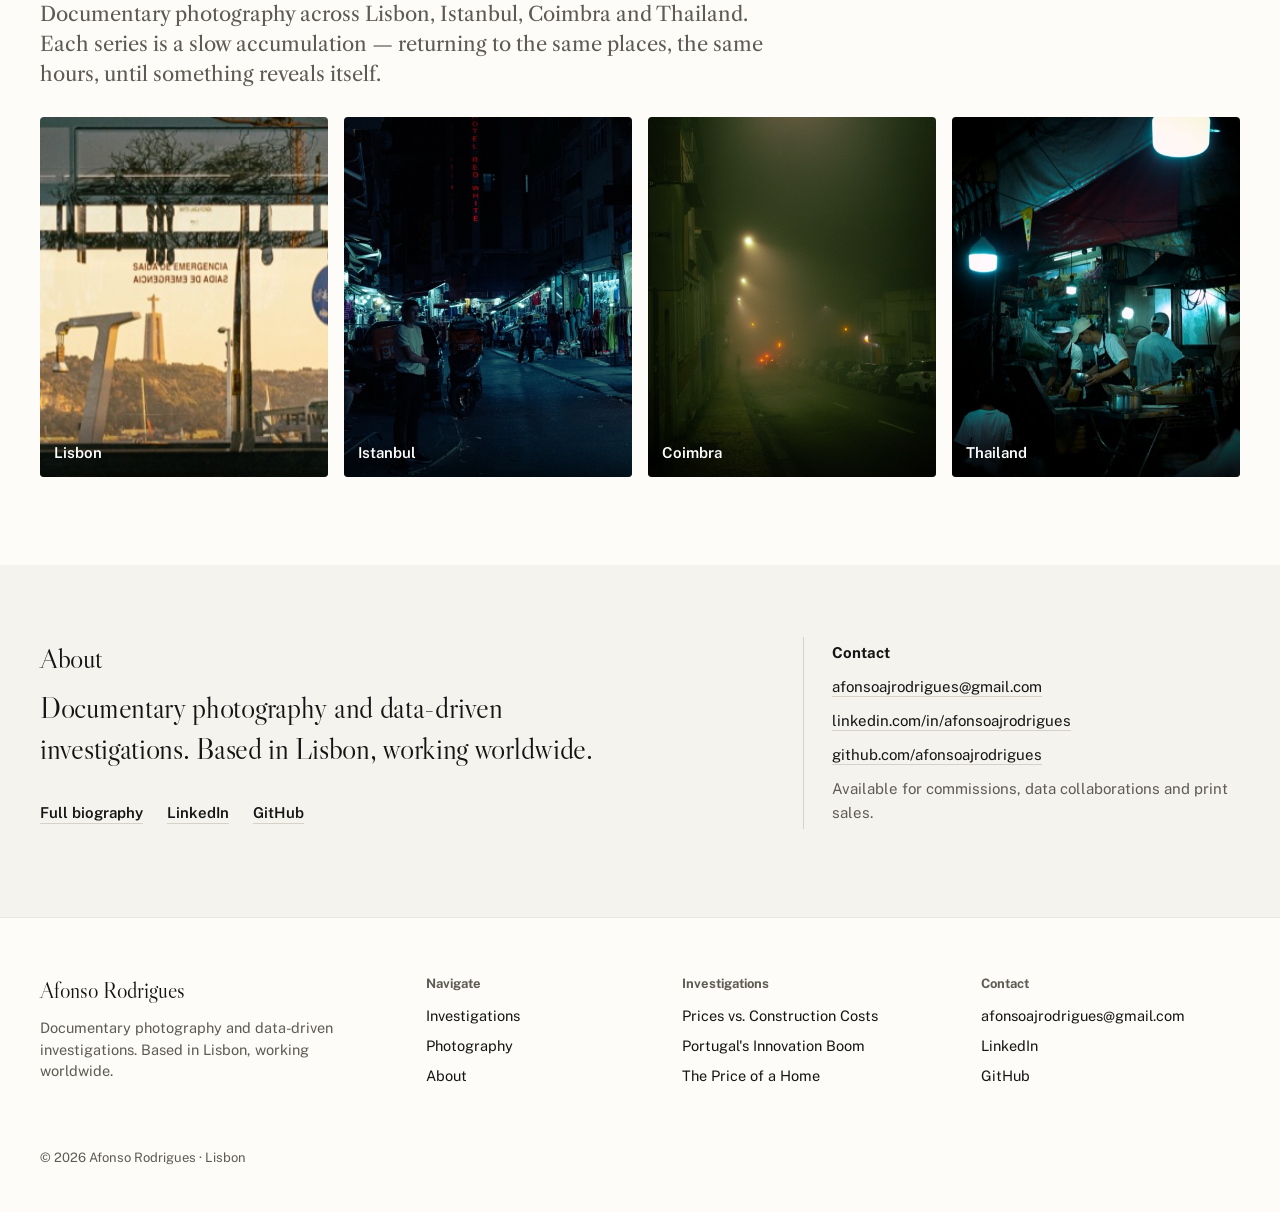
==== commit 0cbf2340: "Lighthouse/New Yorker restraint: ivory-white paper, ink UI, Libre Caslon" ====
--- a/index.html
+++ b/index.html
@@ -24,11 +24,11 @@
   <meta name="twitter:image" content="https://afonsoajrodrigues.com/images/Lisbon/IMG_7823.JPG">
   <link rel="preconnect" href="https://fonts.googleapis.com">
   <link rel="preconnect" href="https://fonts.gstatic.com" crossorigin>
-  <link href="https://fonts.googleapis.com/css2?family=Newsreader:opsz,wght@6..72,400..700&family=Public+Sans:wght@400..700&display=swap" rel="stylesheet">
+  <link href="https://fonts.googleapis.com/css2?family=Libre+Caslon+Display&family=Libre+Caslon+Text:ital,wght@0,400;0,700;1,400&family=Public+Sans:wght@400..700&display=swap" rel="stylesheet">
   <link rel="icon" href="/favicon.svg" type="image/svg+xml">
   <link rel="icon" href="/favicon-32.png" sizes="32x32" type="image/png">
   <link rel="apple-touch-icon" href="/apple-touch-icon.png">
-  <meta name="theme-color" content="#faf7f0">
+  <meta name="theme-color" content="#fdfcf8">
   <link rel="stylesheet" href="/style.css">
   <script type="application/ld+json">
   {
--- a/style.css
+++ b/style.css
@@ -5,22 +5,23 @@
    tokens) are load-bearing — keep them. */
 
 :root {
-  --paper: #faf7f0;
-  --surface: #fffdf8;
-  --ink: #1b1915;
-  --muted: #6a645a;
-  --line: #d9d2c4;
-  --rule: #ebe5d9;
-  --card: #f2ede2;
+  --paper: #fdfcf8;
+  --surface: #ffffff;
+  --ink: #141414;
+  --muted: #5f5b54;
+  --line: #d6d2c9;
+  --rule: #ebe8e1;
+  --card: #f5f3ee;
   --accent-fill: #24503f;
-  --accent: #24503f; /* recomputed for 4.5:1 against --paper by js/chrome.js */
+  --accent: var(--ink); /* UI accent = ink (Lighthouse / New Yorker restraint); colour lives in the data */
   --map-deep: #143027;
   --map-light: #a9bdaf; /* low end of the choropleth ramp — never --card (1:1, buckets vanish) */
   --data-1: #25588f;
   --data-2: #0f8c73;
   --data-3: #a66d00;
   --fs: 1;
-  --font-display: 'Newsreader', 'Iowan Old Style', Georgia, serif;
+  --font-display: 'Libre Caslon Text', 'Iowan Old Style', Georgia, serif;
+  --font-headline: 'Libre Caslon Display', 'Libre Caslon Text', Georgia, serif;
   --font-ui: 'Public Sans', system-ui, -apple-system, 'Segoe UI', sans-serif;
   --font-mono: var(--font-ui); /* legacy alias — inline styles & chart CSS still reference it */
   --gutter: max(20px, calc((100% - 1200px) / 2));
@@ -36,7 +37,7 @@
   --line: #3b372e;
   --rule: #2a2721;
   --card: #1f1d18;
-  --accent: #8fc2a8;
+  --accent: var(--ink);
   --map-light: #2b3b32;
   --data-1: #1e70c1; /* --data-1 alone needs a lighter step to clear 3:1 on dark --card */
   color-scheme: dark;
@@ -701,3 +702,55 @@
   .inv-row { grid-template-columns: 1fr; gap: 16px; }
   .home-section { padding-top: 56px; padding-bottom: 64px; }
 }
+
+/* ---------- v4.4: Lighthouse / New Yorker restraint ----------
+   Near-white ivory paper, black ink, no UI colour: colour is reserved for the
+   charts, maps and photographs. Libre Caslon (OFL) for headlines and reading. */
+.lead-title, .page-title, .article-title, .series-title, .essay-title, .section-label,
+.wordmark, .footer-wordmark, .home-about .about-lead, .inv-figure b, .stat-value--sm {
+  font-family: var(--font-headline); font-weight: 400;
+}
+h1, h2, h3, .card-title, .hero-chart-title, .related-heading, .related-box a { font-weight: 400; }
+.lead-title { letter-spacing: -0.015em; line-height: 1.05; }
+.page-title { letter-spacing: -0.02em; }
+.wordmark { font-size: 23px; letter-spacing: 0; }
+.prose { font-size: calc(19px * var(--fs)); line-height: 1.75; }
+.lead-dek, .page-dek, .article-dek, .gallery-intro { font-size: calc(20px * var(--fs)); }
+strong, b { font-weight: 700; }
+
+/* Links and labels in ink; hover is an underline, not a colour */
+a:hover { color: inherit; text-decoration: underline; text-decoration-thickness: 1px; text-underline-offset: 4px; }
+.inv-row:hover, .desk-card:hover, .photo-strip a:hover, .wordmark-block:hover, .main-nav a:hover, .btn:hover, .lang-link:hover, .related-box a:hover { text-decoration: none; }
+.inv-row:hover h3, .desk-card:hover .card-title { color: inherit; text-decoration: underline; text-decoration-thickness: 1px; text-underline-offset: 5px; }
+.kicker, .page-kicker, .series-label, .essay-label { color: var(--muted); font-weight: 500; letter-spacing: 0.01em; }
+.section-head a { color: var(--ink); text-decoration: underline; text-decoration-color: var(--line); text-underline-offset: 5px; }
+
+.main-nav a.is-current { background: none; color: var(--ink); text-decoration: underline; text-decoration-thickness: 1.5px; text-underline-offset: 8px; }
+.main-nav a:hover { background: none; text-decoration: underline; text-decoration-color: var(--line); text-underline-offset: 8px; }
+
+.btn-primary { background: var(--ink); color: var(--paper); }
+.btn-primary:hover { background: #3a3a3a; color: var(--paper); }
+.toggle-btn.is-active, .databox-btn.is-active { background: var(--ink); color: var(--paper); }
+.toggle-group, .databox-toolbar { background: var(--card); }
+.ctrl-btn:hover, .lang-link:hover, .databox-zoom-btn:hover, .series-jump a:hover, .series-toggle-btn:hover { border-color: var(--ink); color: var(--ink); }
+.read-progress { background: var(--ink); }
+.toc a:hover, .toc a.is-active { border-left-color: var(--ink); color: var(--ink); }
+::selection { background: var(--ink); color: var(--paper); }
+
+/* Lighthouse-style section head: title, then a strong rule to the edge */
+.section-head { align-items: center; flex-wrap: nowrap; }
+.section-head .section-label { margin: 0; white-space: nowrap; }
+.section-head::after { content: ''; order: 1; flex: 1; height: 2px; background: var(--ink); }
+.section-head a { order: 2; white-space: nowrap; }
+
+/* Key figures in black — the number is the design */
+.inv-figure b { color: var(--ink); font-size: clamp(40px, 4.4vw, 58px); letter-spacing: -0.01em; }
+.stat-value--sm { color: var(--ink); }
+.home-about { background: var(--card); }
+.contact-block .accent-text, .about-subhead { color: var(--ink); }
+.article-sources li::marker { color: var(--muted); }
+
+@media (max-width: 560px) {
+  .section-head { flex-wrap: wrap; }
+  .section-head::after { display: none; }
+}
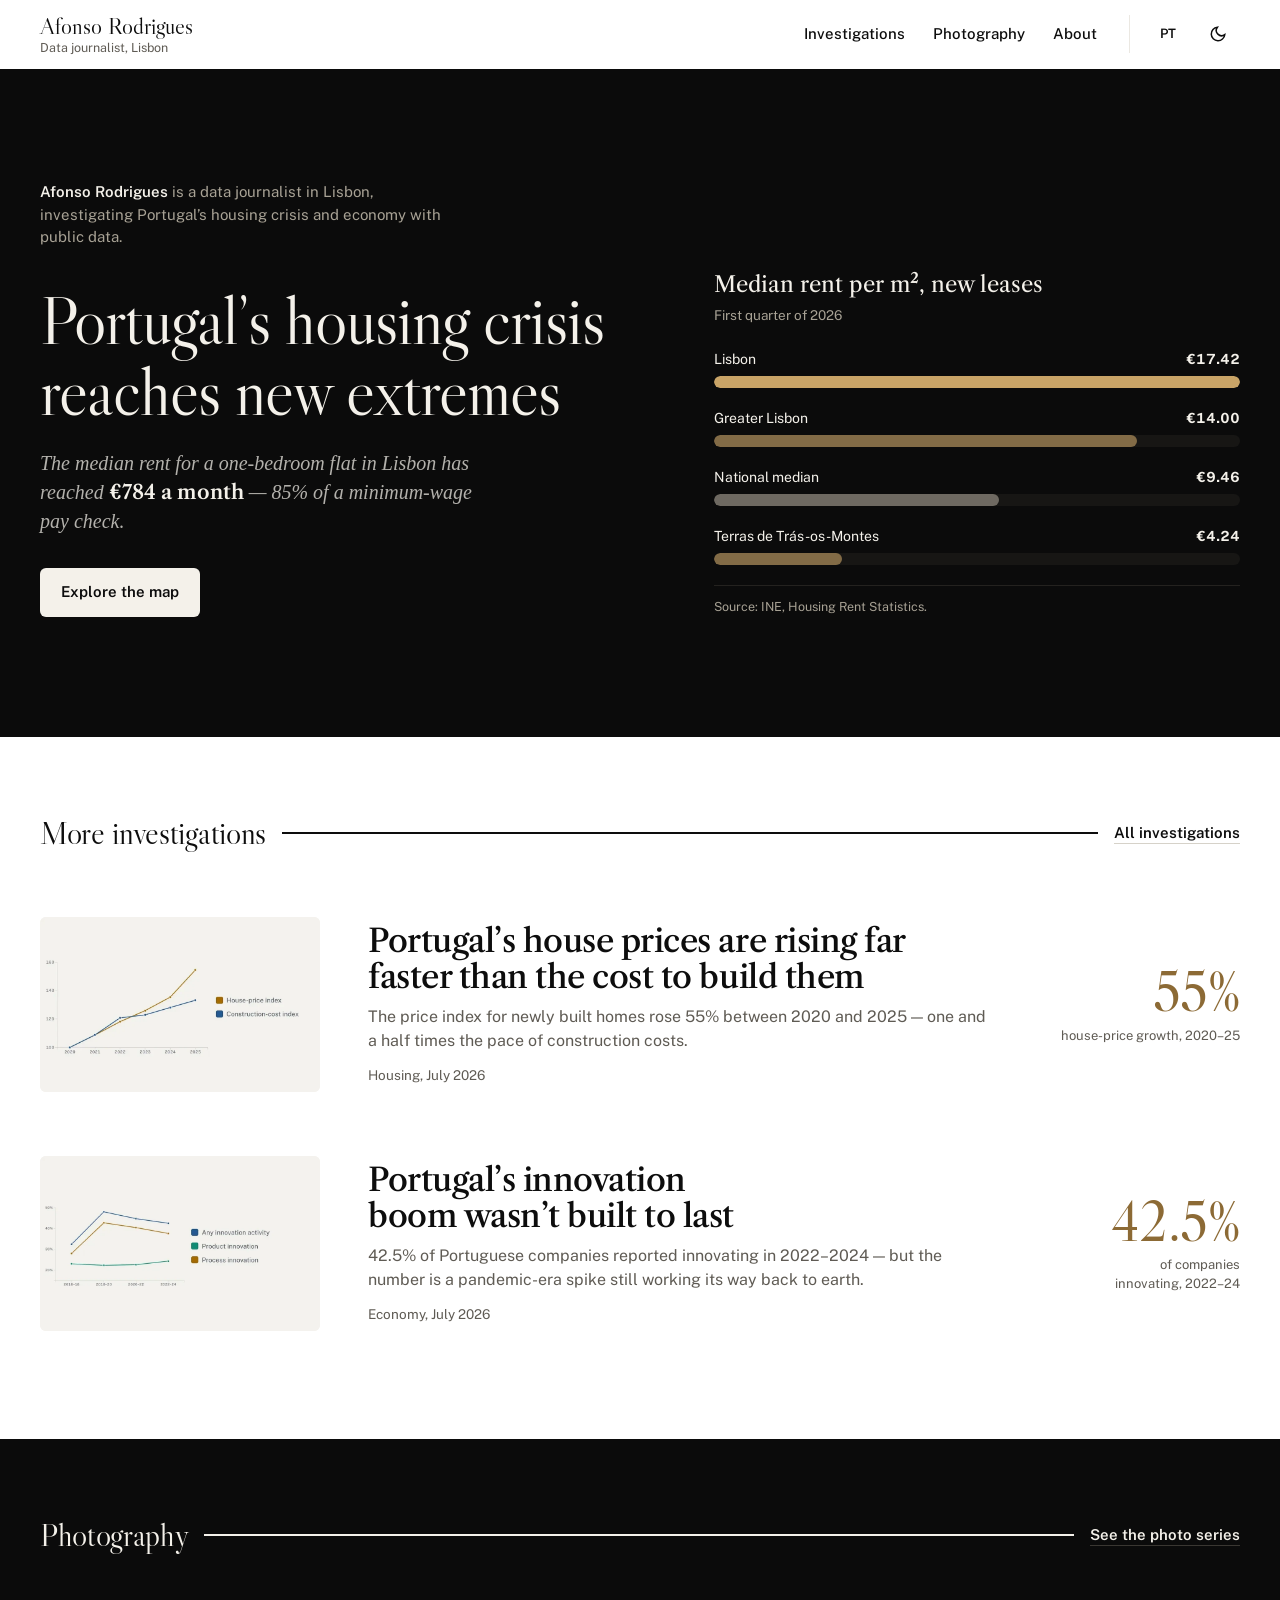
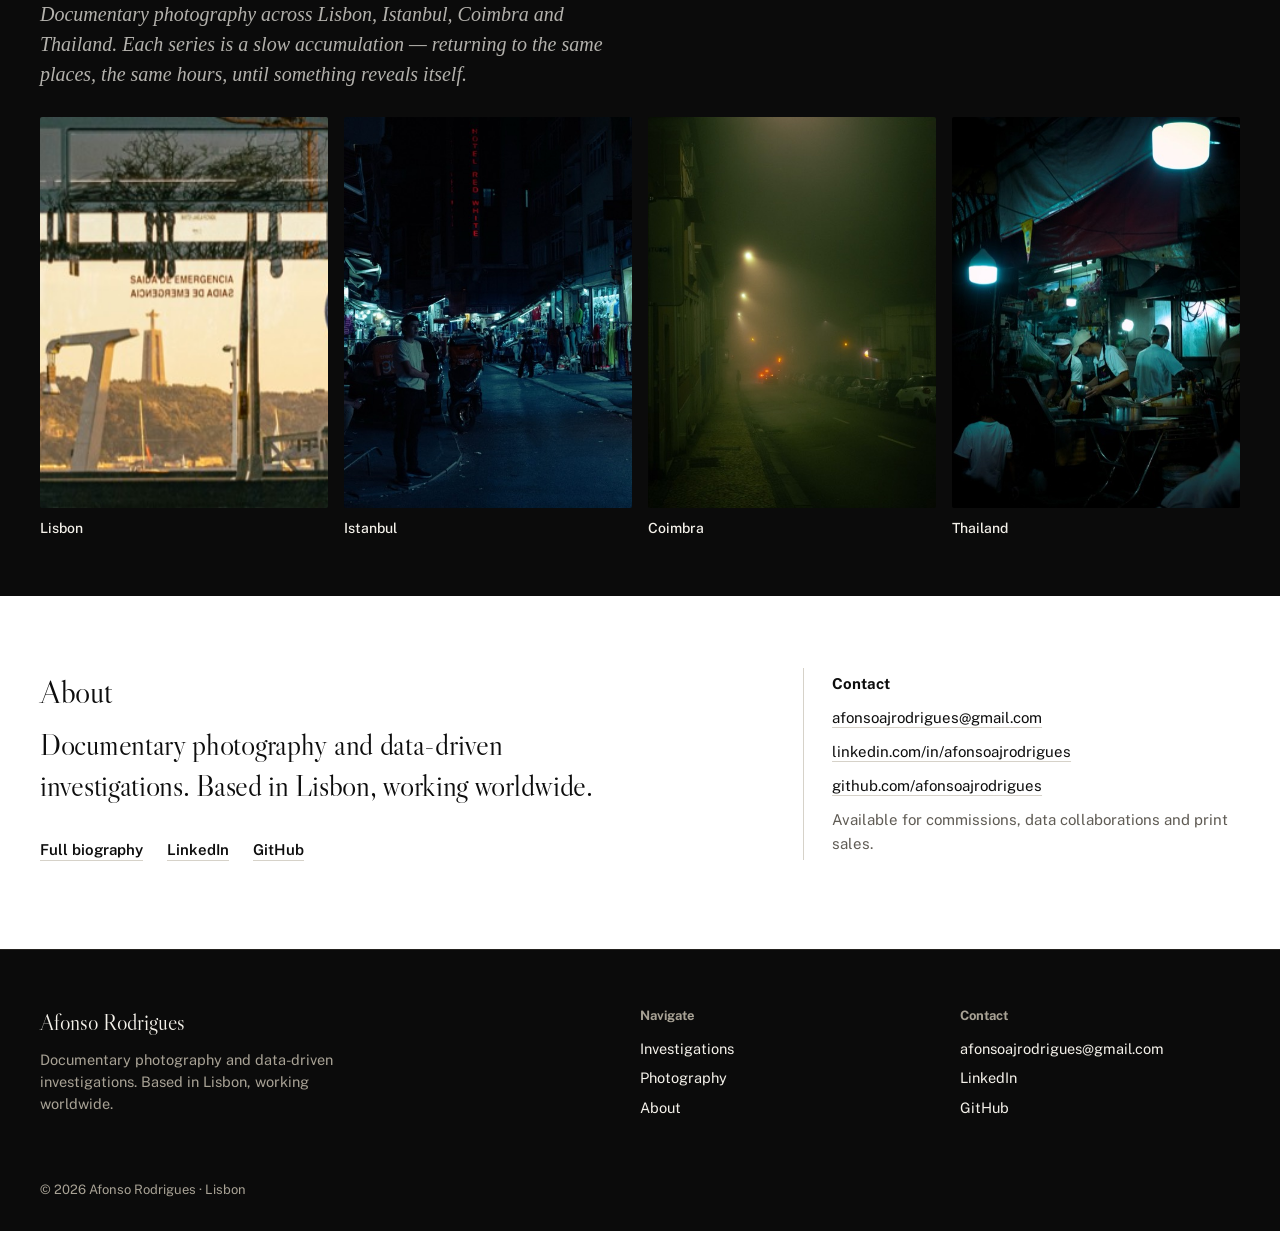
==== commit 86f0d3a3: "Editorial polish and audit fixes: type, header, index lead, article anatomy, photo series, map themi" ====
--- a/index.html
+++ b/index.html
@@ -28,7 +28,7 @@
   <link rel="icon" href="/favicon.svg" type="image/svg+xml">
   <link rel="icon" href="/favicon-32.png" sizes="32x32" type="image/png">
   <link rel="apple-touch-icon" href="/apple-touch-icon.png">
-  <meta name="theme-color" content="#fdfcf8">
+  <meta name="theme-color" content="#ffffff">
   <link rel="stylesheet" href="/style.css">
   <script type="application/ld+json">
   {
@@ -49,7 +49,7 @@
 <header class="site-header">
   <div class="header-inner">
     <div class="header-left">
-      <a href="/" class="wordmark-block"><span class="wordmark">Afonso Rodrigues</span><span class="wordmark-tag">Data Journalist</span></a>
+      <a href="/" class="wordmark-block"><span class="wordmark">Afonso Rodrigues</span><span class="wordmark-tag">Data journalist, Lisbon</span></a>
       <nav class="main-nav" aria-label="Primary">
         <a href="/investigations.html">Investigations</a>
         <a href="/photography.html">Photography</a>
@@ -57,7 +57,7 @@
       </nav>
     </div>
     <div class="header-controls">
-      <a class="lang-link" href="/pt/" hreflang="pt-PT" lang="pt-PT" aria-label="Ler em português">PT</a>
+      <a class="lang-link" href="/pt/" hreflang="pt-PT" lang="pt-PT" aria-label="PT, ler em português">PT</a>
       <button type="button" class="ctrl-btn" data-theme-toggle aria-pressed="false" aria-label="Toggle dark mode"><svg class="theme-icon-light" viewBox="0 0 24 24" fill="none" stroke="currentColor" stroke-width="2" stroke-linecap="round" aria-hidden="true"><path d="M21 12.8A9 9 0 1 1 11.2 3a7 7 0 0 0 9.8 9.8z"/></svg><svg class="theme-icon-dark" viewBox="0 0 24 24" fill="none" stroke="currentColor" stroke-width="2" stroke-linecap="round" aria-hidden="true"><circle cx="12" cy="12" r="4"/><path d="M12 2v2M12 20v2M4.9 4.9l1.4 1.4M17.7 17.7l1.4 1.4M2 12h2M20 12h2M4.9 19.1l1.4-1.4M17.7 6.3l1.4-1.4"/></svg></button>
     </div>
   </div>
@@ -68,12 +68,10 @@
   <section class="hero">
     <div class="lead-text">
       <p class="hero-intro"><strong>Afonso Rodrigues</strong> is a data journalist in Lisbon, investigating Portugal’s housing crisis and economy with public data.</p>
-      <p class="kicker">Featured investigation · Interactive map</p>
       <h1 class="lead-title">Portugal’s housing crisis reaches new extremes</h1>
       <p class="lead-dek">The median rent for a one-bedroom flat in Lisbon has reached <strong>€784 a month</strong> — 85% of a minimum-wage pay check.</p>
       <div class="lead-actions">
         <a href="/investigations/housing-crisis.html" class="btn btn-primary">Explore the map</a>
-        <span class="byline">Reporting and graphics by Afonso Rodrigues</span>
       </div>
     </div>
     <figure class="hero-chart" role="img" aria-label="Bar chart: median rent per square metre on new leases, first quarter of 2026. Lisbon €17.42, Greater Lisbon €14.00, national median €9.46, Terras de Trás-os-Montes €4.24.">
@@ -158,12 +156,6 @@
       <a href="/about.html">About</a>
     </div>
     <div class="footer-col">
-      <span class="footer-heading">Investigations</span>
-      <a href="/investigations/house-prices-vs-construction-costs.html">Prices vs. Construction Costs</a>
-      <a href="/investigations/innovation-boom.html">Portugal's Innovation Boom</a>
-      <a href="/investigations/housing-crisis.html">The Price of a Home</a>
-    </div>
-    <div class="footer-col">
       <span class="footer-heading">Contact</span>
       <a href="mailto:afonsoajrodrigues@gmail.com">afonsoajrodrigues@gmail.com</a>
       <a href="https://www.linkedin.com/in/afonsoajrodrigues/" target="_blank" rel="noopener">LinkedIn</a>
--- a/style.css
+++ b/style.css
@@ -5,17 +5,18 @@
    tokens) are load-bearing — keep them. */
 
 :root {
-  --paper: #fdfcf8;
+  --paper: #ffffff;
   --surface: #ffffff;
-  --ink: #141414;
+  --ink: #0d0d0d;
   --muted: #5f5b54;
   --line: #d6d2c9;
-  --rule: #ebe8e1;
-  --card: #f5f3ee;
+  --rule: #ebe8e2;
+  --card: #f6f4ef;
   --accent-fill: #24503f;
+  --gold: #8c6a35; /* brass — the one premium colour (4.9:1 on white) */
   --accent: var(--ink); /* UI accent = ink (Lighthouse / New Yorker restraint); colour lives in the data */
   --map-deep: #143027;
-  --map-light: #a9bdaf; /* low end of the choropleth ramp — never --card (1:1, buckets vanish) */
+  --map-light: #8aa392; /* low end of the choropleth ramp — never --card (1:1, buckets vanish) */
   --data-1: #25588f;
   --data-2: #0f8c73;
   --data-3: #a66d00;
@@ -38,7 +39,9 @@
   --rule: #2a2721;
   --card: #1f1d18;
   --accent: var(--ink);
-  --map-light: #2b3b32;
+  --map-light: #4a6555;
+  --accent-fill: #3d7f65; /* 3.5:1 on dark --card; white bar labels stay 4.7:1 */
+  --gold: #c9a467;
   --data-1: #1e70c1; /* --data-1 alone needs a lighter step to clear 3:1 on dark --card */
   color-scheme: dark;
 }
@@ -754,3 +757,171 @@
   .section-head { flex-wrap: wrap; }
   .section-head::after { display: none; }
 }
+
+/* ---------- v4.5: black & white sections, one brass accent ---------- */
+.hero, .home-section[aria-labelledby="photo-h"], .site-footer, body:has(.gallery-section) {
+  --paper: #0b0b0b; --surface: #141414; --ink: #f4f1ea; --muted: #a8a295;
+  --line: #3a3732; --rule: #24221f; --card: #171614; --gold: #c9a467;
+  background: var(--paper); color: var(--ink);
+}
+:root[data-theme="dark"] :is(.hero, .home-section[aria-labelledby="photo-h"], .site-footer) { --paper: #000; }
+.site-header { background: color-mix(in srgb, var(--paper) 92%, transparent); }
+
+.kicker, .page-kicker, .series-label, .essay-label { color: var(--gold); }
+.inv-figure b, .stat-value--sm { color: var(--gold); }
+.hbar--top .hbar-fill { background: var(--gold); }
+.hbar-fill { background: color-mix(in srgb, var(--gold) 45%, var(--card)); }
+.hbar--ref .hbar-fill { background: var(--muted); opacity: .6; }
+.btn-primary:hover { background: var(--gold); color: #0b0b0b; }
+.section-head::after { background: var(--ink); }
+.read-progress { background: var(--gold); }
+
+/* ---------- v4.6: editorial polish (research spec, 20/11/2026) ---------- */
+/* Focus ring and links resolve against each section's own ink */
+.hero, .home-section[aria-labelledby="photo-h"], .site-footer, body:has(.gallery-section) { --accent: var(--ink); }
+
+/* Type rhythm. Caslon Display only at ≥28px; Text below. */
+.prose { line-height: 1.62; }
+.prose p { max-width: 64ch; }
+.lead-dek, .page-dek, .article-dek, .gallery-intro {
+  font-style: italic; color: color-mix(in srgb, var(--ink) 72%, var(--paper)); text-wrap: pretty;
+}
+.lead-dek strong { font-style: normal; }
+.section-label { font-size: 32px; }
+.section-head { margin-bottom: 40px; }
+.card-title, .inv-row h3, .related-box a { text-wrap: balance; }
+.inv-figure b, .stat-value--sm, .hbar-value, .bar-value, .meta-list { font-variant-numeric: lining-nums tabular-nums; }
+
+/* Header: wordmark left, everything actionable right */
+.header-left { flex: 1; }
+.main-nav { margin-left: auto; padding-right: 20px; border-right: 1px solid var(--rule); }
+.wordmark-tag { font-size: 12.5px; }
+.ctrl-btn, .lang-link { border-color: transparent; }
+.ctrl-btn:hover, .lang-link:hover, .ctrl-btn:focus-visible, .lang-link:focus-visible { border-color: var(--line); }
+
+/* Homepage */
+.hero { padding: 112px var(--gutter) 120px; gap: 96px; align-items: end; }
+.hero-chart-title { font-size: 22px; }
+.hero-chart figcaption { border-top: 1px solid var(--rule); padding-top: 12px; margin-top: 8px; }
+.inv-row { grid-template-columns: 280px minmax(0, 1fr) 180px; gap: 48px; }
+.inv-thumb, .card-image { padding: 14px; background: var(--card); border-radius: 6px; }
+.inv-thumb img, .card-image img { border-radius: 2px; }
+.inv-row:hover .inv-thumb img, .desk-card:hover .card-image img { transform: none; }
+.desk-card:hover .card-image { background: var(--card); }
+.home-about { background: var(--paper); }
+.photo-strip a { aspect-ratio: auto; overflow: visible; background: none; border-radius: 0; color: var(--ink); }
+.photo-strip img { aspect-ratio: 4 / 5; border-radius: 2px; }
+.photo-strip span { position: static; display: block; padding: 10px 0 0; background: none; font-size: 14px; font-weight: 500; }
+.photo-strip a:hover { color: var(--ink); }
+.photo-strip a:hover span { text-decoration: underline; text-underline-offset: 4px; }
+
+/* Investigations index: a lead piece, then the rest */
+.investigations-toolbar { display: none; }
+.card-grid--2 { grid-template-columns: repeat(2, minmax(0, 1fr)); gap: 56px 40px; }
+.card-grid--2 > .desk-card:first-child {
+  grid-column: 1 / -1; display: grid; grid-template-columns: minmax(0, 1.35fr) minmax(0, 1fr);
+  column-gap: 48px; align-content: center;
+}
+.card-grid--2 > .desk-card:first-child .card-image { grid-row: 1 / span 4; margin: 0; }
+.card-grid--2 > .desk-card:first-child .card-title { font-size: clamp(28px, 3vw, 40px); font-family: var(--font-headline); }
+.card-dek { margin: 0; font-size: 16px; line-height: 1.5; color: var(--muted); max-width: 52ch; }
+.desk-card { gap: 10px; }
+
+/* Article */
+.article-header-grid { grid-template-columns: minmax(0, 1fr); gap: 28px; max-width: 860px; margin: 0 auto; align-items: start; }
+.meta-list { display: flex; flex-wrap: wrap; gap: 6px 28px; }
+.meta-list li { display: inline-flex; gap: 8px; padding: 0; border: none; }
+.meta-list li > span:last-child { text-align: left; }
+@media (min-width: 901px) {
+  article:has(.toc) .article-header-grid { margin-left: 298px; }
+}
+.prose > p:first-of-type::first-letter {
+  font-family: var(--font-headline); float: left; font-size: 3.6em; line-height: .82; padding: .06em .08em 0 0; font-style: normal;
+}
+.prose .lede { font-size: 1em; line-height: inherit; font-weight: 400; }
+.prose h2 { font-family: var(--font-headline); font-size: calc(32px * var(--fs)); margin: 64px 0 16px; }
+.stat-grid > div { background: none; border-radius: 0; padding: 16px 0 0; border-top: 2px solid var(--ink); }
+.stat-value--sm { font-family: var(--font-headline); font-size: 44px; }
+.credits-box { background: none; border-radius: 0; border-top: 1px solid var(--rule); }
+.credits-heading, .credits-row { padding-left: 0; padding-right: 0; }
+.related-box { grid-template-columns: 1fr; gap: 0; }
+.related-heading { font-family: var(--font-headline); font-size: 32px; margin-bottom: 8px; }
+.related-box a { background: none; border-radius: 0; padding: 18px 0; border-top: 1px solid var(--rule); font-size: 22px; }
+.related-box a:hover { background: none; text-decoration: underline; text-underline-offset: 5px; }
+.read-progress { height: 2px; }
+@media (max-width: 900px) { .toc { display: none; } }
+
+/* Photography: a lead frame per series, square corners, no zoom */
+.contact-grid { gap: 12px; }
+.contact-grid > .contact-item:first-child { grid-column: 1 / -1; }
+.contact-grid > .contact-item:first-child .contact-img-wrap { aspect-ratio: 3 / 2; }
+.contact-img-wrap { border-radius: 2px; margin-bottom: 0; }
+.contact-item:hover .contact-img-wrap img { transform: none; opacity: .88; }
+.contact-img-wrap img { transition: opacity .2s; }
+.series-jump { gap: 8px 24px; }
+.series-jump a { padding: 6px 0; border: none; border-radius: 0; font-weight: 500; font-size: 15px; }
+.series-jump a:hover { text-decoration: underline; text-underline-offset: 5px; }
+.series-toggle-btn { display: grid; place-items: center; }
+.series-toggle-btn svg { width: 16px; height: 16px; }
+.series-section { border-top-color: var(--rule); }
+
+/* Footer: brand | navigate | contact */
+.footer-grid { grid-template-columns: 2fr 1fr 1fr; }
+
+@media (max-width: 900px) {
+  .card-grid--2 > .desk-card:first-child { grid-template-columns: 1fr; }
+  .card-grid--2 > .desk-card:first-child .card-image { grid-row: auto; }
+  .article-header-grid { margin: 0; }
+}
+@media (max-width: 720px) {
+  .main-nav { margin-left: -12px; padding-right: 0; border-right: none; }
+  .header-inner { padding-top: 6px; }
+  .card-grid--2 { grid-template-columns: 1fr; }
+  .footer-grid { grid-template-columns: 1fr; }
+}
+@media (max-width: 560px) {
+  .wordmark-tag { display: none; }
+  .prose { font-size: calc(17.5px * var(--fs)); line-height: 1.6; }
+  .lead-title { font-size: 40px; }
+  .lead-actions .btn { width: 100%; justify-content: center; }
+  .inv-thumb { display: none; }
+  .inv-row .inv-figure { order: -1; }
+  .toggle-btn, .databox-btn { min-height: 44px; }
+  .contact-grid > .contact-item:first-child .contact-img-wrap { aspect-ratio: 4 / 3; }
+}
+/* v4.6 fixes after review */
+.inv-thumb, .card-image { padding: 0; }
+.contact-grid > .contact-item:first-child .contact-img-wrap { aspect-ratio: 16 / 9; }
+.prose > p:first-of-type::first-letter { padding-right: .05em; }
+@media (min-width: 901px) {
+  .card-grid--2 > .desk-card:first-child { grid-template-rows: 1fr repeat(4, auto) 1fr; row-gap: 12px; }
+  .card-grid--2 > .desk-card:first-child .card-image { grid-row: 1 / -1; }
+  .card-grid--2 > .desk-card:first-child > :not(.card-image) { grid-column: 2; }
+  .card-grid--2 > .desk-card:first-child .kicker { grid-row: 2; }
+  .card-grid--2 > .desk-card:first-child .card-title { grid-row: 3; }
+  .card-grid--2 > .desk-card:first-child .card-dek { grid-row: 4; }
+  .card-grid--2 > .desk-card:first-child .card-meta { grid-row: 5; }
+}
+
+/* v4.6 audit fixes */
+.series-section.is-collapsed .series-body { visibility: hidden; }
+.series-body { transition: max-height .5s ease, opacity .3s ease, visibility 0s linear .5s; }
+.series-section:not(.is-collapsed) .series-body { transition-delay: 0s; }
+.hbar-fill { background: color-mix(in srgb, var(--gold) 60%, var(--card)); }
+.hbar--top .hbar-fill { background: var(--gold); }
+.hbar--ref .hbar-fill { background: var(--muted); }
+[id^="chart-"] { min-height: 320px; }
+.ctrl-btn, .lang-link { min-width: 44px; height: 44px; }
+@media (max-width: 720px) {
+  .main-nav a { min-height: 44px; display: inline-flex; align-items: center; }
+  .series-jump a, .back-bar a, .footer-col a { min-height: 44px; display: inline-flex; align-items: center; }
+  .footer-col { gap: 0; }
+  .series-section { scroll-margin-top: 112px; }
+}
+@media (max-width: 560px) {
+  .bar-row, .article-bar-list .bar-row { grid-template-columns: 104px 1fr 80px; }
+}
+@media (max-width: 400px) { .stat-grid { grid-template-columns: 1fr; } }
+@media (max-width: 900px) { .inv-row { grid-template-columns: 220px minmax(0, 1fr); gap: 28px; } .inv-row .inv-figure { grid-column: 2; } }
+@media (max-width: 720px) { .inv-row { grid-template-columns: 1fr; gap: 14px; } .inv-row .inv-figure { grid-column: auto; } }
+.about-text p.muted-text { letter-spacing: 0 !important; }
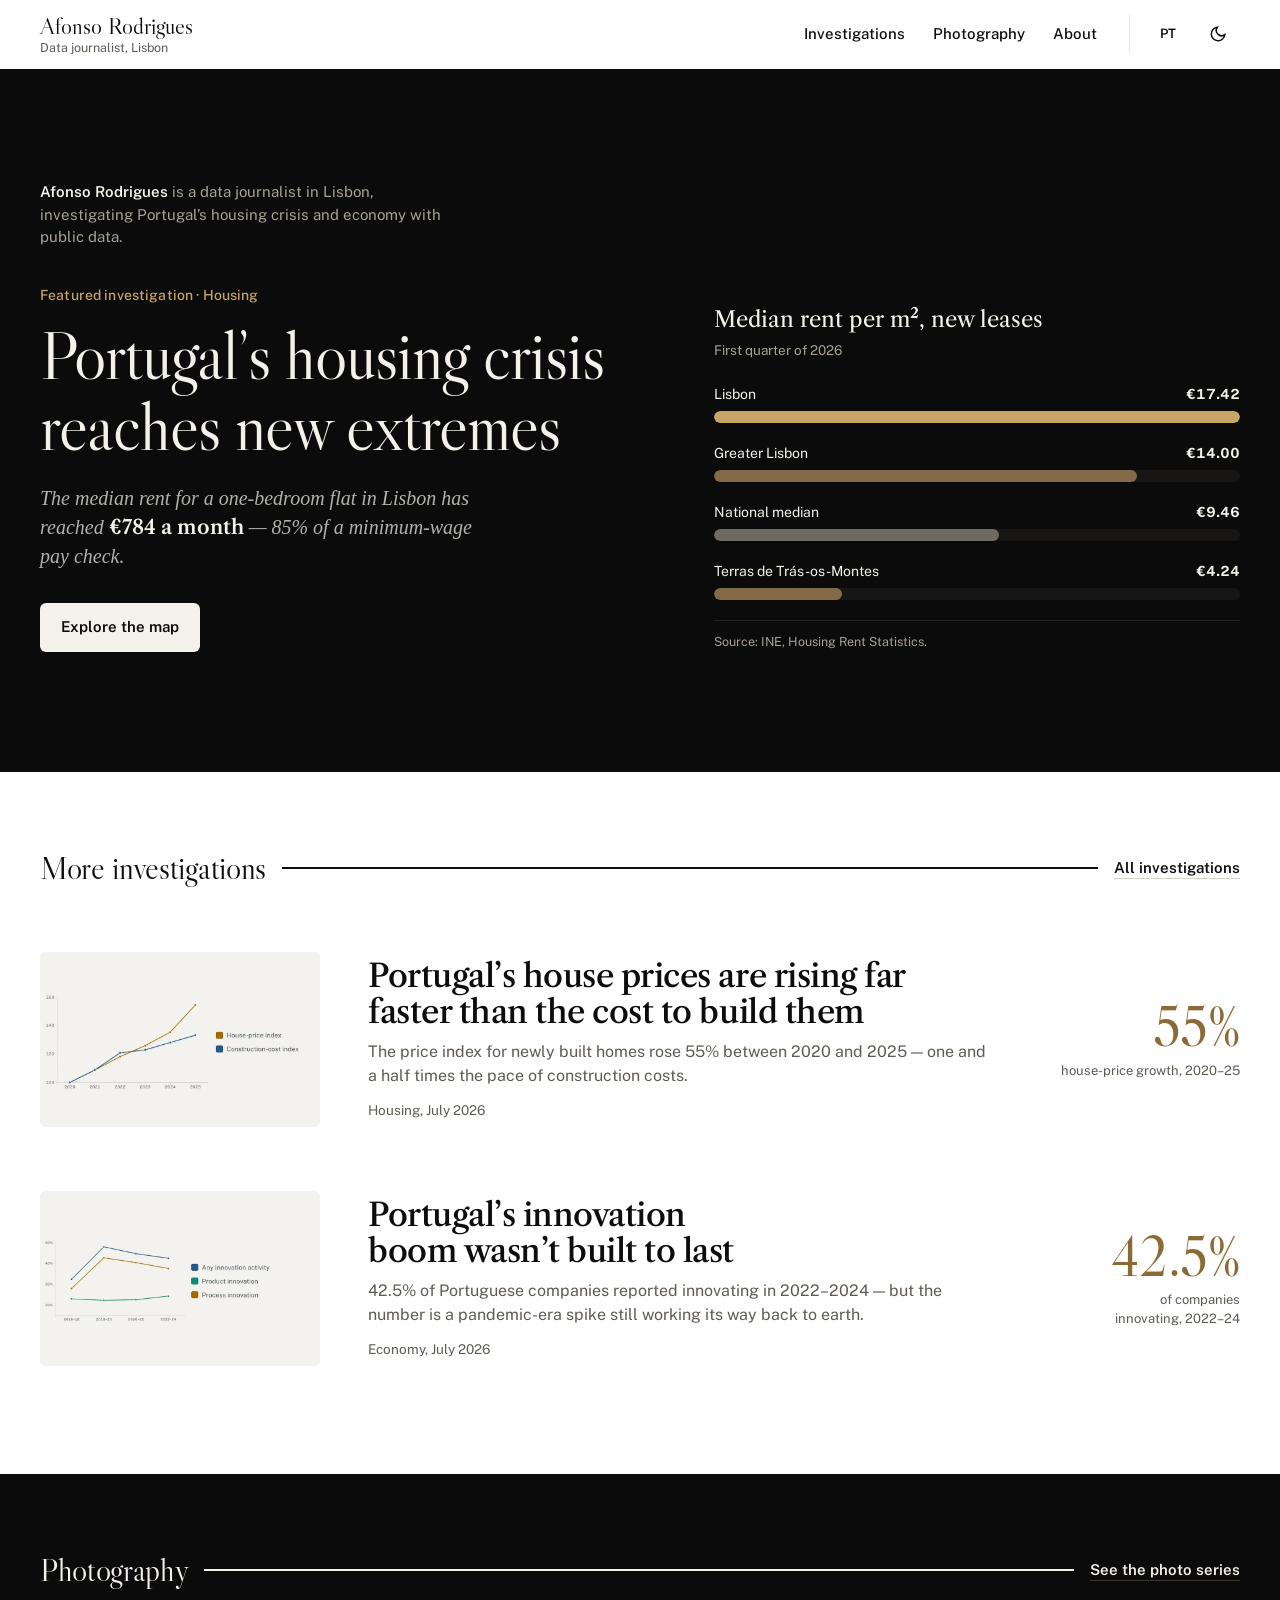
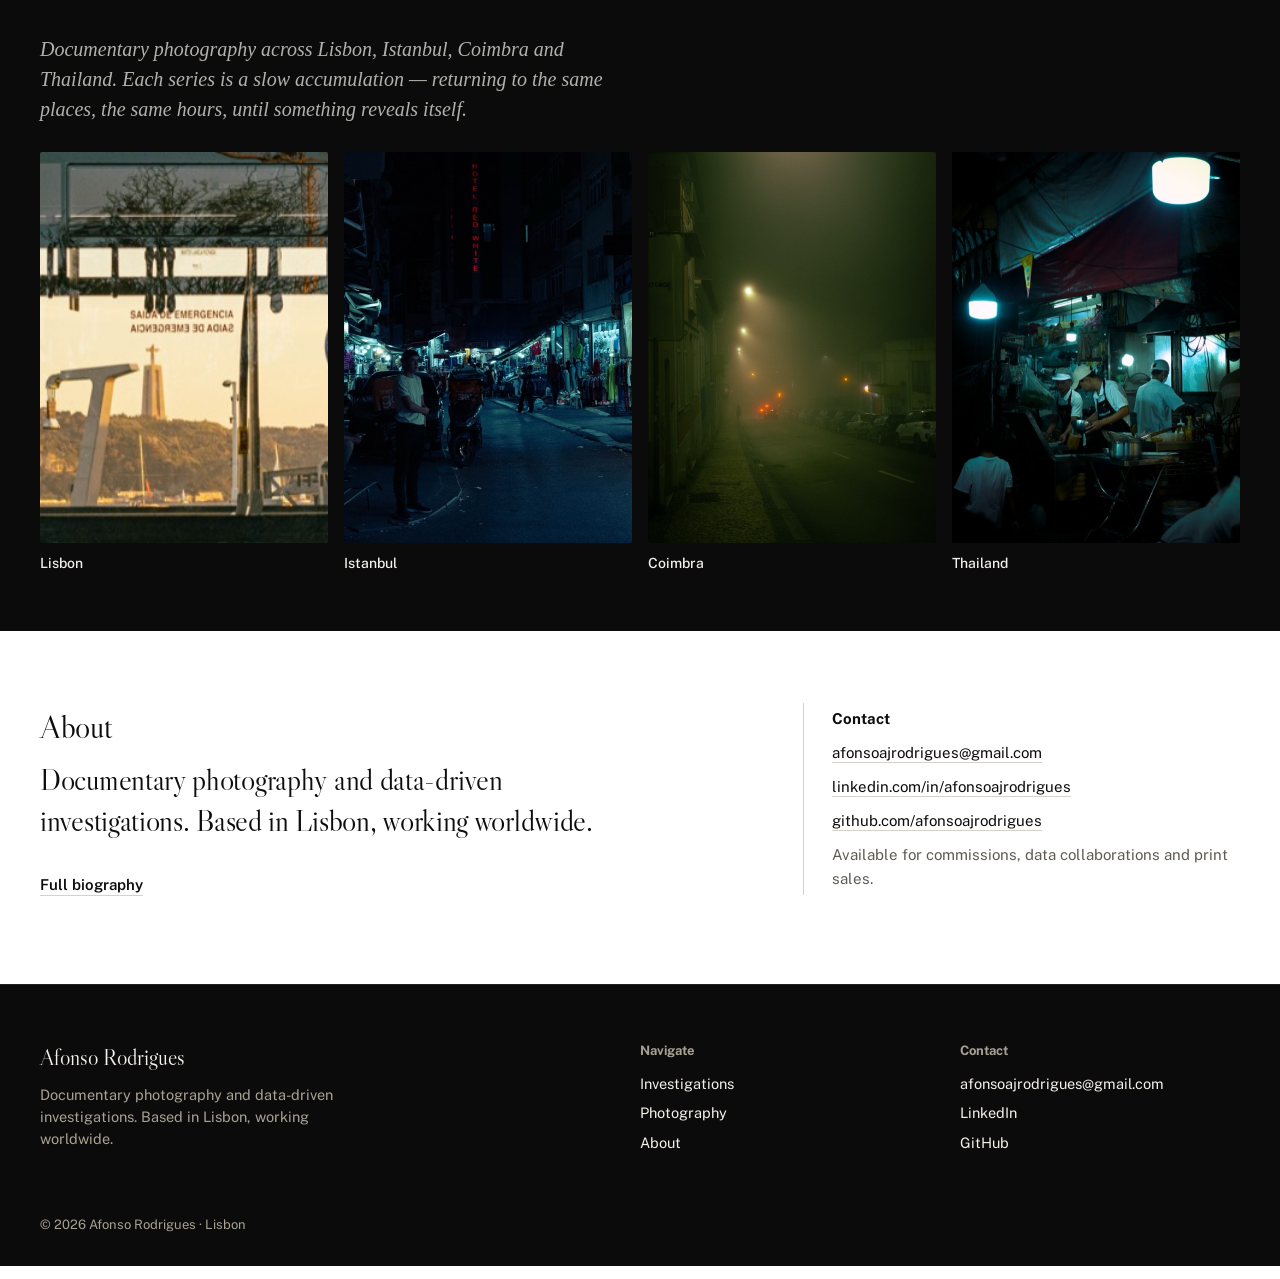
==== commit 561d66c7: "Final review fixes: mobile hero, portrait photo mosaic, chart axes and number formats, dark map top," ====
--- a/index.html
+++ b/index.html
@@ -68,6 +68,7 @@
   <section class="hero">
     <div class="lead-text">
       <p class="hero-intro"><strong>Afonso Rodrigues</strong> is a data journalist in Lisbon, investigating Portugal’s housing crisis and economy with public data.</p>
+      <p class="kicker">Featured investigation · Housing</p>
       <h1 class="lead-title">Portugal’s housing crisis reaches new extremes</h1>
       <p class="lead-dek">The median rent for a one-bedroom flat in Lisbon has reached <strong>€784 a month</strong> — 85% of a minimum-wage pay check.</p>
       <div class="lead-actions">
@@ -127,8 +128,6 @@
         <p class="about-lead">Documentary photography and data-driven investigations. Based in Lisbon, working worldwide.</p>
         <div class="about-actions">
           <a href="/about.html" class="btn btn-outline">Full biography</a>
-          <a href="https://www.linkedin.com/in/afonsoajrodrigues/" target="_blank" rel="noopener" class="btn btn-outline">LinkedIn</a>
-          <a href="https://github.com/afonsoajrodrigues" target="_blank" rel="noopener" class="btn btn-outline">GitHub</a>
         </div>
       </div>
       <div class="contact-block">
--- a/style.css
+++ b/style.css
@@ -1,8 +1,9 @@
-/* Afonso Rodrigues — v4 "public record" theme.
-   Newsreader (reading serif) + Public Sans (UI, labels, chart text, tabular
-   figures). Cool paper, slate ink, one Atlantic-blue accent shared with the
-   maps. Class names used by js/*.js (databox-*, chart-figure, bar-*, map
-   tokens) are load-bearing — keep them. */
+/* Afonso Rodrigues — v4.6. White paper with black sections, ink UI, one brass
+   accent (--gold). Libre Caslon Display (headlines ≥28px) + Libre Caslon Text
+   (reading) + Public Sans (UI, chart text). Charts and maps keep their own
+   colours (--accent-fill green ramp, --data-*). Later "v4.x" layers at the end
+   of this file override the base rules above them. Class names used by
+   js/*.js (databox-*, chart-figure, bar-*, map tokens) are load-bearing. */
 
 :root {
   --paper: #ffffff;
@@ -31,13 +32,14 @@
 }
 
 :root[data-theme="dark"] {
-  --paper: #15140f;
-  --surface: #1c1a15;
+  --paper: #121212;
+  --surface: #181818;
   --ink: #ede8de;
   --muted: #a49d90;
-  --line: #3b372e;
-  --rule: #2a2721;
-  --card: #1f1d18;
+  --line: #3a3a3a;
+  --rule: #262626;
+  --card: #1b1b1b;
+  --map-top: #a9d4bd; /* bright end of the dark map ramp — stays green */
   --accent: var(--ink);
   --map-light: #4a6555;
   --accent-fill: #3d7f65; /* 3.5:1 on dark --card; white bar labels stay 4.7:1 */
@@ -581,7 +583,7 @@
 }
 
 /* UI elements nested inside serif .prose keep the UI face */
-.toggle-btn, .databox-btn, .databox-legend, .databox-tooltip, .chart-figure figcaption,
+.toggle-btn, .databox-btn, .databox-zoom-btn, .databox-legend, .databox-tooltip, .chart-figure figcaption,
 .map-figure figcaption, .stat-grid, .bar-list, .side-rail { font-family: var(--font-ui); }
 @media (max-width: 560px) {
   .stat-grid { grid-template-columns: repeat(3, 1fr); gap: 8px; }
@@ -925,3 +927,69 @@
 @media (max-width: 900px) { .inv-row { grid-template-columns: 220px minmax(0, 1fr); gap: 28px; } .inv-row .inv-figure { grid-column: 2; } }
 @media (max-width: 720px) { .inv-row { grid-template-columns: 1fr; gap: 14px; } .inv-row .inv-figure { grid-column: auto; } }
 .about-text p.muted-text { letter-spacing: 0 !important; }
+
+/* v4.7: final review fixes */
+@media (max-width: 720px) {
+  .hero { padding: 48px var(--gutter) 64px; gap: 48px; }
+  .header-controls { top: 2px; }
+}
+[id^="chart-"]:has(svg) { min-height: 0; }
+.prose .credits-heading, .prose .article-sources-label { margin: 0 0 8px; }
+.prose .credits-row { max-width: none; margin-bottom: 0; }
+#build-cost-map-app .databox-frame { padding: 0; overflow: hidden; }
+#rent-map-app .databox-frame svg { max-height: min(78vh, 720px); }
+.article-layout:not(.article-layout--notoc) .side-rail { grid-column: 2; }
+.article-layout--notoc .side-rail { max-width: 860px; margin: 0 auto; width: 100%; }
+@media (max-width: 900px) { .article-layout:not(.article-layout--notoc) .side-rail { grid-column: auto; } }
+.toggle-btn[data-toggle-btn] { color: var(--muted); }
+.toggle-btn[data-toggle-btn].is-active { background: transparent; color: var(--ink); }
+.toggle-btn[data-toggle-btn]::before { content: ""; display: inline-block; width: 12px; height: 12px; margin-right: 8px; vertical-align: -1px; border: 1.5px solid currentColor; border-radius: 2px; }
+.toggle-btn[data-toggle-btn].is-active::before { background: var(--ink); box-shadow: inset 0 0 0 2px var(--card); }
+.contact-desc { margin-top: 8px; }
+.contact-grid { row-gap: 28px; }
+.notfound .btn-outline { padding: 0; border: none; background: none; font-weight: 600; text-decoration: underline; text-decoration-color: var(--line); text-underline-offset: 5px; }
+@media (min-width: 901px) {
+  .contact-grid { grid-template-columns: repeat(6, minmax(0, 1fr)); }
+  .contact-item { grid-column: span 2; }
+  .contact-grid > .contact-item:first-child { grid-column: 1 / -1; }
+  /* rows of three after the lead frame: stretch a lone or paired last row */
+  .contact-item:last-child:nth-child(3n+2) { grid-column: 1 / -1; }
+  .contact-item:last-child:nth-child(3n+2) .contact-img-wrap { aspect-ratio: 16 / 9; }
+  .contact-item:last-child:nth-child(3n), .contact-item:nth-last-child(2):nth-child(3n+2) { grid-column: span 3; }
+}
+@media (max-width: 560px) {
+  .contact-grid > .contact-item:first-child .contact-img-wrap { aspect-ratio: 4 / 3; }
+  .databox-frame .country-label { font-size: 24px; stroke-width: 5px; }
+  .databox-zoom-controls { flex-direction: row; }
+}
+
+/* v4.7 photography mosaic: most frames are portrait, so tiles are 4:5 and each
+   group opens with a large 2×2 lead (two frames stacked beside it), then rows
+   of three. Lone/paired last rows stretch so no black holes are left. */
+.contact-img-wrap { aspect-ratio: 4 / 5; }
+.contact-grid > .contact-item:first-child .contact-img-wrap { aspect-ratio: 4 / 5; }
+@media (min-width: 901px) {
+  .contact-grid { grid-template-columns: repeat(6, minmax(0, 1fr)); grid-auto-flow: row dense; }
+  .contact-item, .contact-item:last-child:nth-child(3n+2), .contact-item:last-child:nth-child(3n),
+  .contact-item:nth-last-child(2):nth-child(3n+2) { grid-column: span 2; }
+  .contact-grid > .contact-item:first-child { grid-column: span 4; grid-row: span 2; display: flex; flex-direction: column; }
+  .contact-grid > .contact-item:first-child .contact-img-wrap { aspect-ratio: auto; flex: 1; min-height: 0; }
+  .contact-item:last-child:nth-child(3n+2) .contact-img-wrap { aspect-ratio: 4 / 5; }
+  .contact-grid > .contact-item:nth-child(n+4):last-child:nth-child(3n+1) { grid-column: 1 / -1; }
+  .contact-grid > .contact-item:nth-child(n+4):last-child:nth-child(3n+1) .contact-img-wrap { aspect-ratio: 16 / 9; }
+  .contact-grid > .contact-item:nth-child(n+4):last-child:nth-child(3n+2),
+  .contact-grid > .contact-item:nth-child(n+4):nth-last-child(2):nth-child(3n+1) { grid-column: span 3; }
+  .contact-grid > .contact-item:nth-child(n+4):last-child:nth-child(3n+2) .contact-img-wrap,
+  .contact-grid > .contact-item:nth-child(n+4):nth-last-child(2):nth-child(3n+1) .contact-img-wrap { aspect-ratio: 4 / 3; }
+}
+@media (max-width: 900px) {
+  .contact-grid > .contact-item:first-child { grid-column: 1 / -1; }
+  .contact-grid > .contact-item:first-child .contact-img-wrap { aspect-ratio: 4 / 3; }
+}
+@media (max-width: 560px) {
+  .contact-grid > .contact-item:first-child .contact-img-wrap { aspect-ratio: 4 / 5; }
+}
+@media (min-width: 901px) {
+  .contact-grid > .contact-item:first-child .contact-img-wrap { position: relative; }
+  .contact-grid > .contact-item:first-child .contact-img-wrap img { position: absolute; inset: 0; }
+}
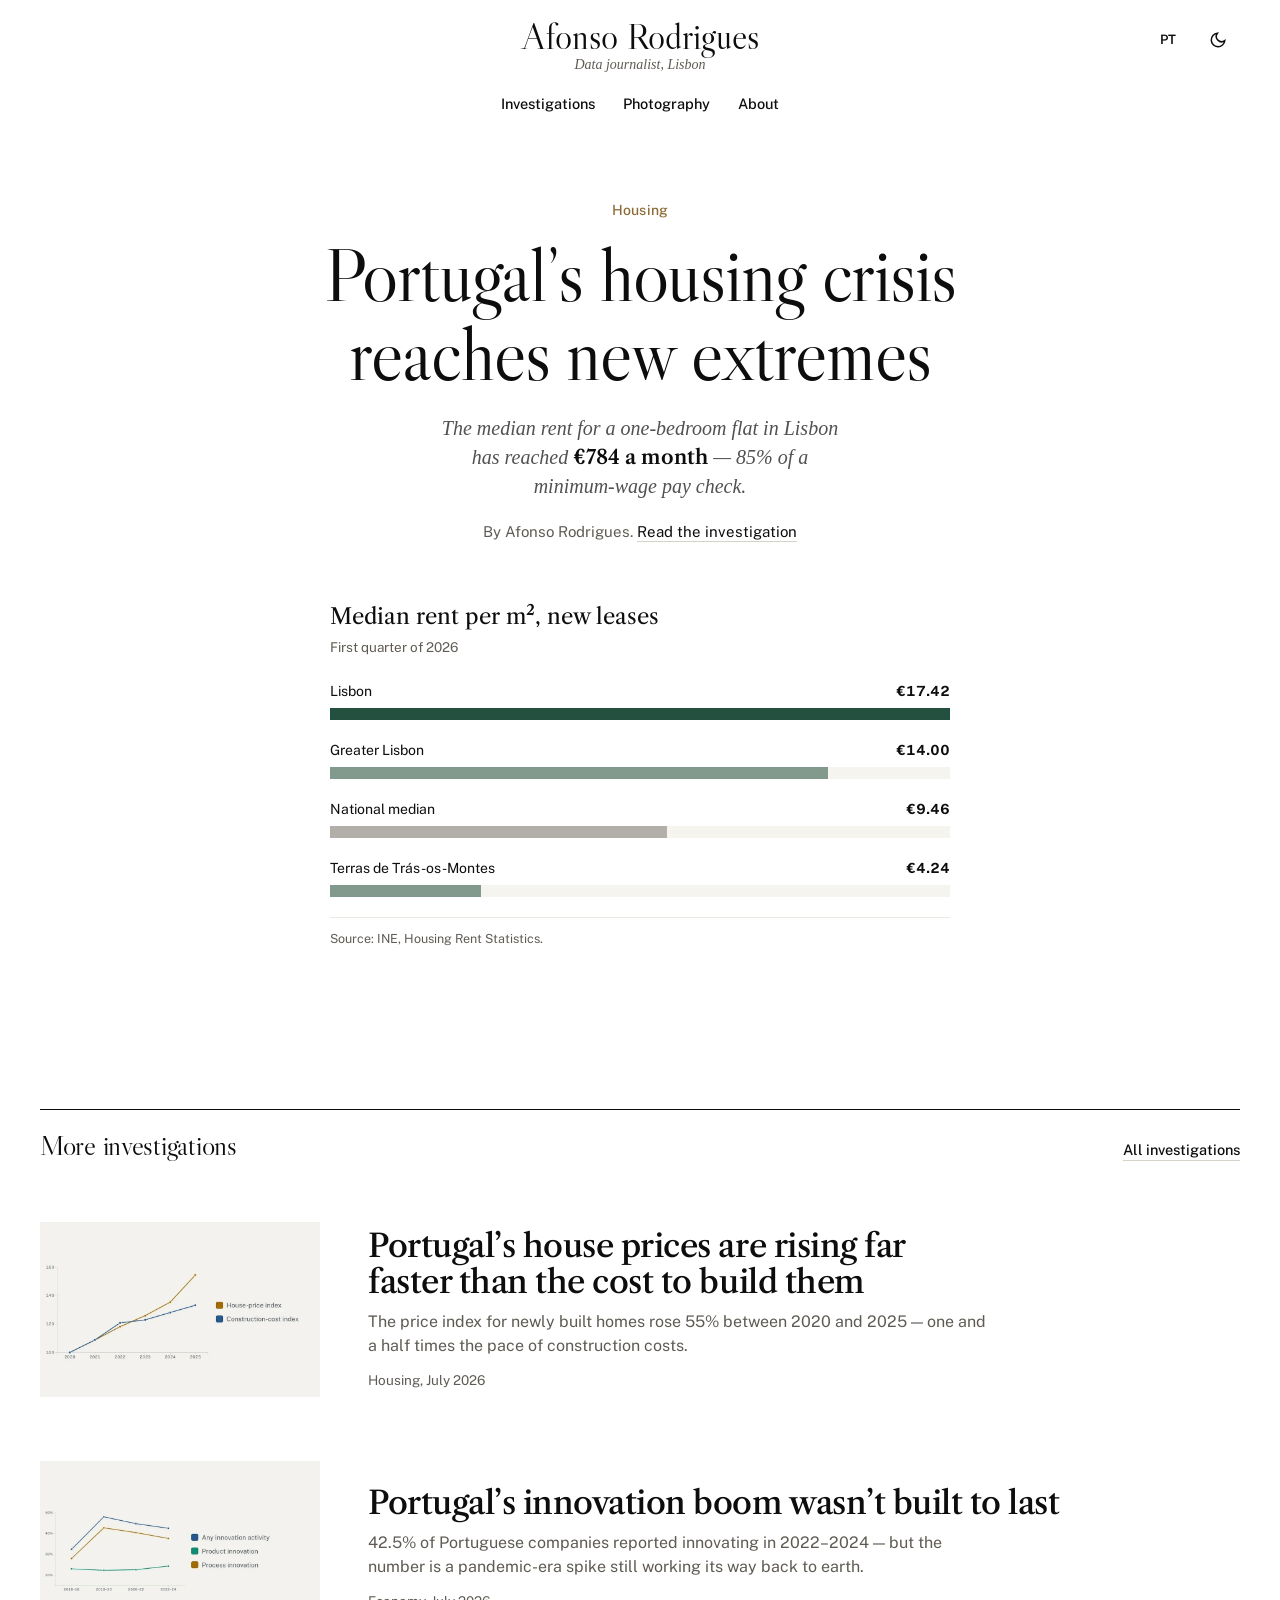
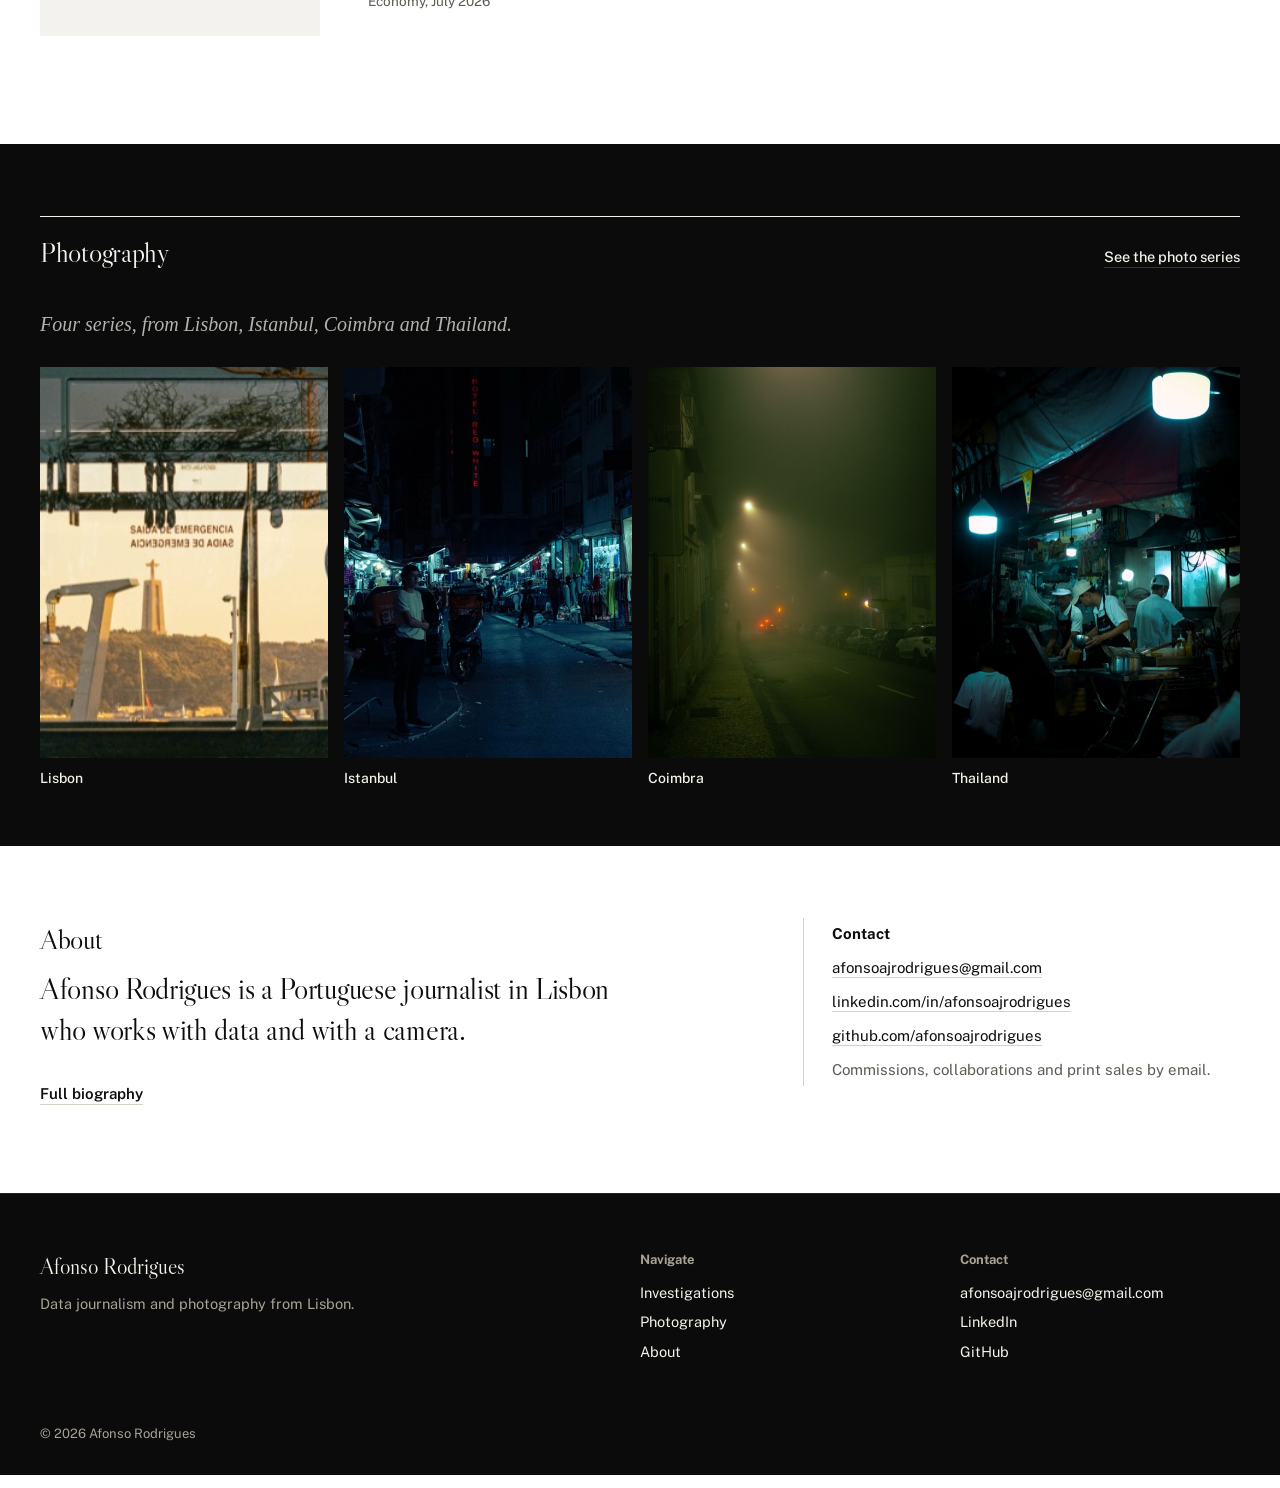
==== commit b3d40e99: "New Yorker pass: centred masthead, white front page with one lead, bylines, end mark, plainer copy" ====
--- a/index.html
+++ b/index.html
@@ -67,13 +67,10 @@
 
   <section class="hero">
     <div class="lead-text">
-      <p class="hero-intro"><strong>Afonso Rodrigues</strong> is a data journalist in Lisbon, investigating Portugal’s housing crisis and economy with public data.</p>
-      <p class="kicker">Featured investigation · Housing</p>
-      <h1 class="lead-title">Portugal’s housing crisis reaches new extremes</h1>
+      <p class="kicker">Housing</p>
+      <h1 class="lead-title"><a href="/investigations/housing-crisis.html">Portugal’s housing crisis reaches new extremes</a></h1>
       <p class="lead-dek">The median rent for a one-bedroom flat in Lisbon has reached <strong>€784 a month</strong> — 85% of a minimum-wage pay check.</p>
-      <div class="lead-actions">
-        <a href="/investigations/housing-crisis.html" class="btn btn-primary">Explore the map</a>
-      </div>
+      <p class="lead-byline">By Afonso Rodrigues. <a href="/investigations/housing-crisis.html">Read the investigation</a></p>
     </div>
     <figure class="hero-chart" role="img" aria-label="Bar chart: median rent per square metre on new leases, first quarter of 2026. Lisbon €17.42, Greater Lisbon €14.00, national median €9.46, Terras de Trás-os-Montes €4.24.">
       <p class="hero-chart-title" aria-hidden="true">Median rent per m², new leases</p>
@@ -97,12 +94,10 @@
       <li><a class="inv-row" href="/investigations/house-prices-vs-construction-costs.html">
         <div class="inv-thumb"><img class="thumb-light" src="/images/thumbs/house-prices-vs-construction-costs-en-light.webp" width="900" height="562" alt="" loading="lazy" decoding="async"><img class="thumb-dark" src="/images/thumbs/house-prices-vs-construction-costs-en-dark.webp" width="900" height="562" alt="" loading="lazy" decoding="async"></div>
         <div><h3>Portugal’s house prices are rising far faster than the cost to build them</h3><p>The price index for newly built homes rose 55% between 2020 and 2025 — one and a half times the pace of construction costs.</p><p class="inv-meta">Housing, July 2026</p></div>
-        <div class="inv-figure"><b>55%</b><span>house-price growth, 2020–25</span></div>
       </a></li>
       <li><a class="inv-row" href="/investigations/innovation-boom.html">
         <div class="inv-thumb"><img class="thumb-light" src="/images/thumbs/innovation-boom-en-light.webp" width="900" height="562" alt="" loading="lazy" decoding="async"><img class="thumb-dark" src="/images/thumbs/innovation-boom-en-dark.webp" width="900" height="562" alt="" loading="lazy" decoding="async"></div>
         <div><h3>Portugal’s innovation boom wasn’t built to last</h3><p>42.5% of Portuguese companies reported innovating in 2022–2024 — but the number is a pandemic-era spike still working its way back to earth.</p><p class="inv-meta">Economy, July 2026</p></div>
-        <div class="inv-figure"><b>42.5%</b><span>of companies innovating, 2022–24</span></div>
       </a></li>
     </ul>
   </section>
@@ -112,7 +107,7 @@
       <h2 class="section-label" id="photo-h">Photography</h2>
       <a href="/photography.html">See the photo series</a>
     </div>
-    <p class="page-dek" style="margin-top:0;">Documentary photography across Lisbon, Istanbul, Coimbra and Thailand. Each series is a slow accumulation — returning to the same places, the same hours, until something reveals itself.</p>
+    <p class="page-dek">Four series, from Lisbon, Istanbul, Coimbra and Thailand.</p>
     <div class="photo-strip">
       <a href="/photography.html#lisbon"><img src="/images/Lisbon/IMG_7823-480w.jpg" srcset="/images/Lisbon/IMG_7823-480w.jpg 480w, /images/Lisbon/IMG_7823-900w.jpg 900w" sizes="(max-width:900px) 50vw, 25vw" alt="Reflection of Cristo Rei in a tram window at sunset, Lisbon" style="object-position:42% 50%;" loading="lazy" decoding="async"><span>Lisbon</span></a>
       <a href="/photography.html#istanbul"><img src="/images/Istambul/IMG_7965-480w.jpg" srcset="/images/Istambul/IMG_7965-480w.jpg 480w, /images/Istambul/IMG_7965-900w.jpg 900w" sizes="(max-width:900px) 50vw, 25vw" alt="Night market street with a neon hotel sign, Istanbul" style="object-position:45% 50%;" loading="lazy" decoding="async"><span>Istanbul</span></a>
@@ -125,7 +120,7 @@
     <div class="about-grid">
       <div class="about-text">
         <h2 class="section-label" id="about-h">About</h2>
-        <p class="about-lead">Documentary photography and data-driven investigations. Based in Lisbon, working worldwide.</p>
+        <p class="about-lead">Afonso Rodrigues is a Portuguese journalist in Lisbon who works with data and with a camera.</p>
         <div class="about-actions">
           <a href="/about.html" class="btn btn-outline">Full biography</a>
         </div>
@@ -135,7 +130,7 @@
         <p><a href="mailto:afonsoajrodrigues@gmail.com" class="link-underline">afonsoajrodrigues@gmail.com</a></p>
         <p><a href="https://www.linkedin.com/in/afonsoajrodrigues/" target="_blank" rel="noopener" class="link-underline">linkedin.com/in/afonsoajrodrigues</a></p>
         <p><a href="https://github.com/afonsoajrodrigues" target="_blank" rel="noopener" class="link-underline">github.com/afonsoajrodrigues</a></p>
-        <p class="muted-text">Available for commissions, data collaborations and print sales.</p>
+        <p class="muted-text">Commissions, collaborations and print sales by email.</p>
       </div>
     </div>
   </section>
@@ -146,7 +141,7 @@
   <div class="footer-grid">
     <div class="footer-brand">
       <span class="footer-wordmark">Afonso Rodrigues</span>
-      <span class="footer-blurb">Documentary photography and data-driven investigations. Based in Lisbon, working worldwide.</span>
+      <span class="footer-blurb">Data journalism and photography from Lisbon.</span>
     </div>
     <div class="footer-col">
       <span class="footer-heading">Navigate</span>
@@ -161,7 +156,7 @@
       <a href="https://github.com/afonsoajrodrigues" target="_blank" rel="noopener">GitHub</a>
     </div>
   </div>
-  <p class="footer-legal">© 2026 Afonso Rodrigues · Lisbon</p>
+  <p class="footer-legal">© 2026 Afonso Rodrigues</p>
 </footer>
 
 <script src="/js/chrome.js"></script>
--- a/style.css
+++ b/style.css
@@ -993,3 +993,87 @@
   .contact-grid > .contact-item:first-child .contact-img-wrap { position: relative; }
   .contact-grid > .contact-item:first-child .contact-img-wrap img { position: absolute; inset: 0; }
 }
+
+/* ---------- v5: New Yorker restraint (22/11/2026) ----------
+   Less template, more magazine: a centred masthead, a white front page led by
+   one headline, bylines instead of label/value meta, no big gold numbers,
+   square corners, text tabs instead of pill toggles, an end mark. */
+:root { --radius: 2px; }
+
+/* Masthead: name centred, sections beneath it, controls tucked right */
+@media (min-width: 721px) {
+  .header-inner { display: grid; grid-template-columns: 1fr auto 1fr; align-items: center; padding-top: 18px; min-height: 0; }
+  .header-left { grid-column: 2; flex-direction: column; align-items: center; gap: 6px; flex: none; }
+  .wordmark-block { align-items: center; text-align: center; }
+  .wordmark { font-family: var(--font-headline); font-size: 36px; line-height: 1.05; }
+  .wordmark-tag { font-family: var(--font-display); font-style: italic; font-size: 14px; }
+  .main-nav { margin: 4px 0 0; padding: 0; border: none; gap: 28px; font-size: 14.5px; }
+  .main-nav a { padding: 10px 0 12px; }
+  .header-controls { grid-column: 3; justify-self: end; align-self: start; }
+  .site-header .wordmark, .site-header .wordmark-tag { transition: font-size .2s; }
+  .site-header.is-scrolled .wordmark { font-size: 26px; }
+  .site-header.is-scrolled .wordmark-tag { display: none; }
+}
+
+/* Front page: white, one centred lead, the chart beneath it like an illustration */
+:root .hero.hero.hero {
+  --paper: inherit; --surface: inherit; --ink: inherit; --muted: inherit; --line: inherit;
+  --rule: inherit; --card: inherit; --gold: inherit; --accent: inherit;
+  display: block; text-align: center; padding: 72px var(--gutter) 88px;
+}
+@media (max-width: 720px) { :root .hero.hero.hero { padding: 40px var(--gutter) 56px; } .hero .hero-chart { margin-top: 40px; } }
+.hero .lead-text { max-width: 900px; margin: 0 auto; }
+.lead-title { font-size: clamp(40px, 6vw, 76px); margin-bottom: 20px; text-wrap: balance; }
+.lead-title a { color: inherit; }
+.lead-title a:hover { text-decoration-thickness: 2px; text-underline-offset: 8px; }
+.hero .lead-dek { margin: 0 auto 20px; max-width: 42ch; }
+.lead-byline { font-size: 15px; margin: 0; color: var(--muted); }
+.lead-byline a { color: var(--ink); text-decoration: underline; text-decoration-color: var(--line); text-underline-offset: 4px; }
+.hero .hero-chart { max-width: 620px; margin: 56px auto 0; text-align: left; }
+.hbar-track { border-radius: 0; background: var(--card); }
+.hbar-fill, .hbar--top .hbar-fill { border-radius: 0; background: var(--accent-fill); }
+.hbar .hbar-fill { opacity: .55; }
+.hbar--top .hbar-fill { opacity: 1; }
+.hbar--ref .hbar-fill { background: var(--muted); opacity: .45; }
+
+/* Section heads: a rule above, title left, quiet link right */
+.section-head { border-top: 1px solid var(--ink); padding-top: 14px; margin-bottom: 36px; align-items: baseline; }
+.section-head::after { display: none; }
+.section-head a { margin-left: auto; font-weight: 500; font-size: 14.5px; }
+.section-label { font-size: 28px; }
+
+/* Story lists: picture, headline, dek, byline. No key-figure column. */
+@media (min-width: 901px) { .inv-row { grid-template-columns: 280px minmax(0, 1fr); } }
+.inv-thumb, .card-image, .inv-thumb img, .card-image img { border-radius: 0; }
+.photo-strip img, .contact-img-wrap { border-radius: 0; }
+
+/* Buttons become links */
+.btn-outline { padding: 0; border: none; background: none; font-weight: 600; text-decoration: underline; text-decoration-color: var(--line); text-underline-offset: 5px; }
+.btn-outline:hover { background: none; text-decoration-color: currentColor; }
+
+/* Article: centred header with a byline, like a magazine opener */
+.article-header { padding-top: 56px; }
+.article-header-grid, article:has(.toc) .article-header-grid { max-width: 900px; margin: 0 auto; text-align: center; justify-items: center; }
+.article-title { text-wrap: balance; }
+.article-dek { margin-inline: auto; max-width: 44ch; }
+.meta-list { display: block; }
+.meta-list li { display: block; padding: 0; }
+.meta-list li > .muted-text, .meta-list li:nth-child(n+3) { display: none; }
+.meta-list li:first-child { font-size: 15px; font-weight: 600; }
+.meta-list li:first-child > span:last-child::before { content: "By "; font-weight: 400; color: var(--muted); }
+:lang(pt) .meta-list li:first-child > span:last-child::before { content: "Por "; }
+.meta-list li:nth-child(2) { font-size: 14px; color: var(--muted); margin-top: 4px; }
+.meta-list li:nth-child(2) > span:last-child { font-weight: 400; }
+.stat-value--sm { color: var(--ink); }
+.stat-grid > div { border-top-width: 1px; }
+.prose > p:has(+ .credits-box)::after, .prose > p:has(+ .article-sources)::after {
+  content: "\00a0\25A0"; font-size: .7em; vertical-align: .1em; color: var(--ink);
+}
+
+/* Charts sit on the page, not in panels; switches are text tabs */
+.databox-frame { background: transparent; border-radius: 0; }
+.toggle-group, .databox-toolbar { background: none; padding: 0; border-radius: 0; gap: 24px; }
+.toggle-btn:not([data-toggle-btn]), .databox-btn {
+  background: none; border-radius: 0; padding: 8px 0; border-bottom: 2px solid transparent; color: var(--muted);
+}
+.toggle-btn:not([data-toggle-btn]).is-active, .databox-btn.is-active { background: none; color: var(--ink); border-bottom-color: var(--ink); }
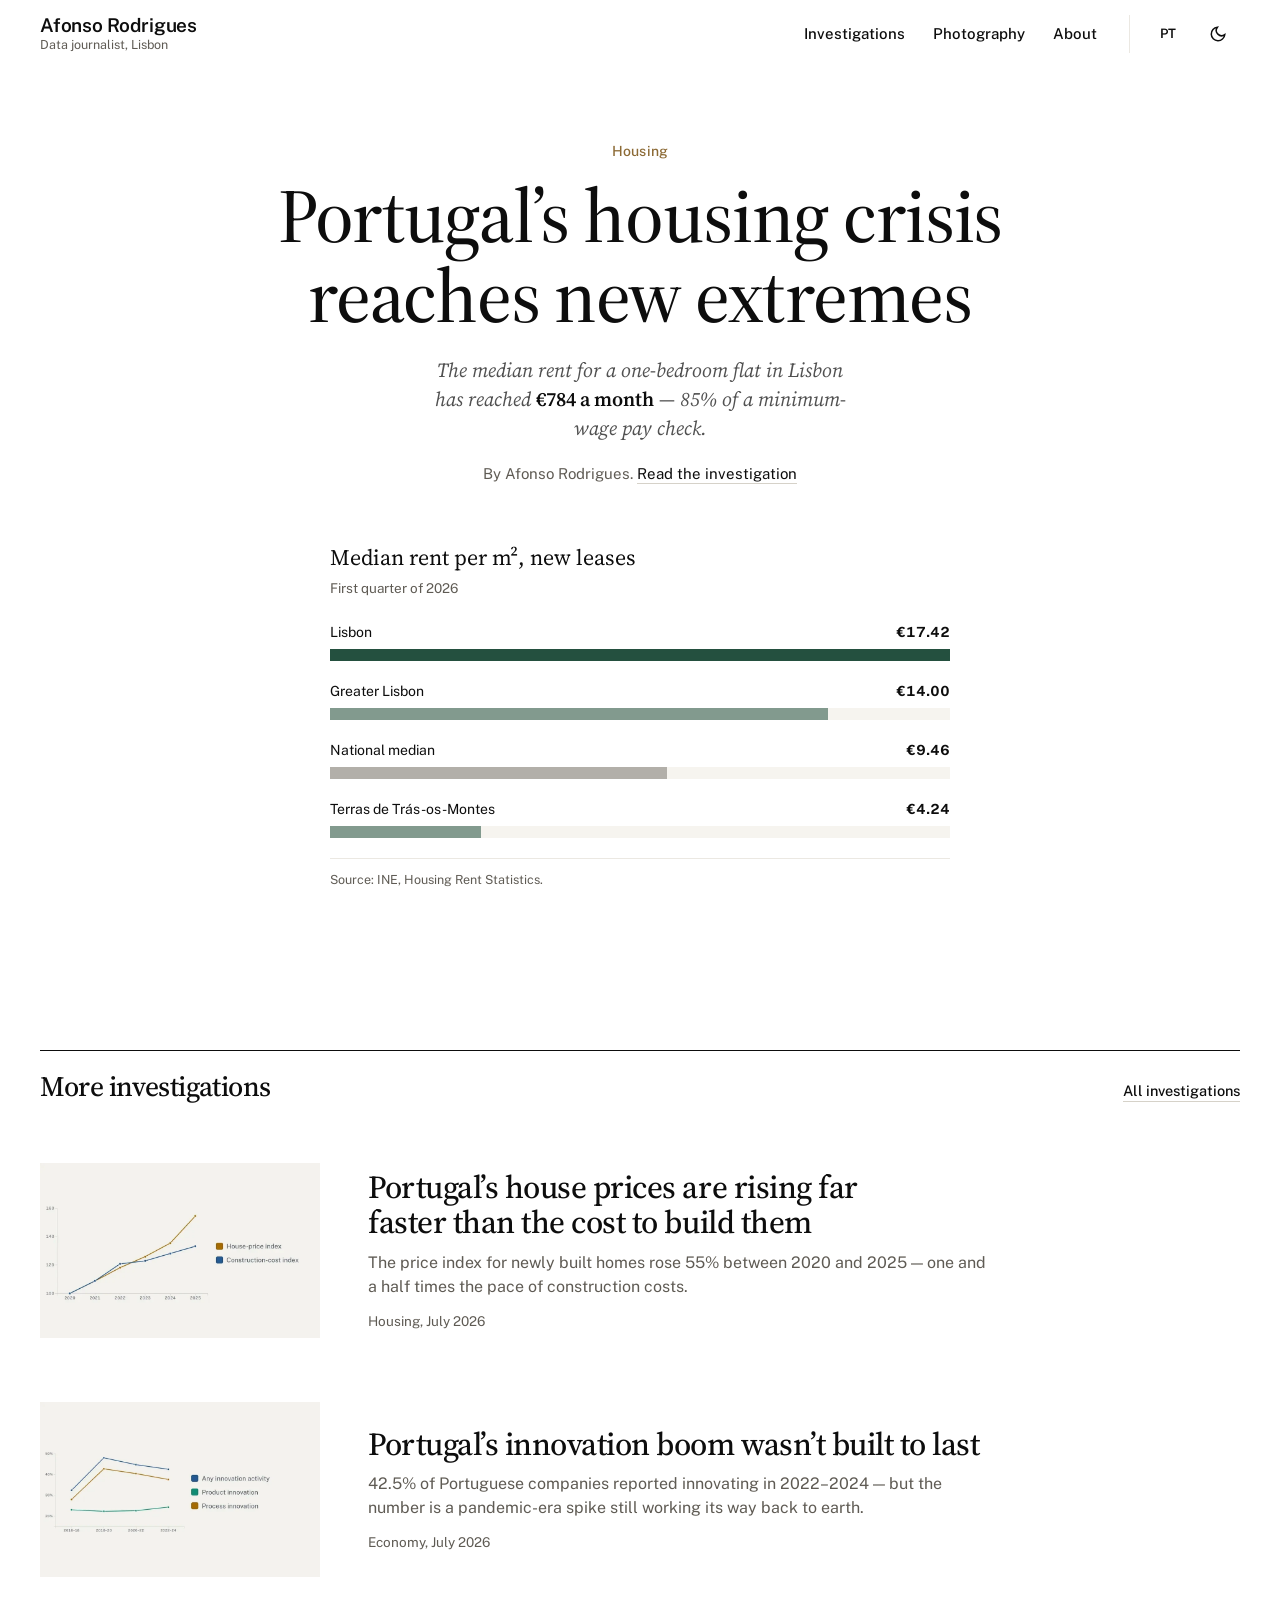
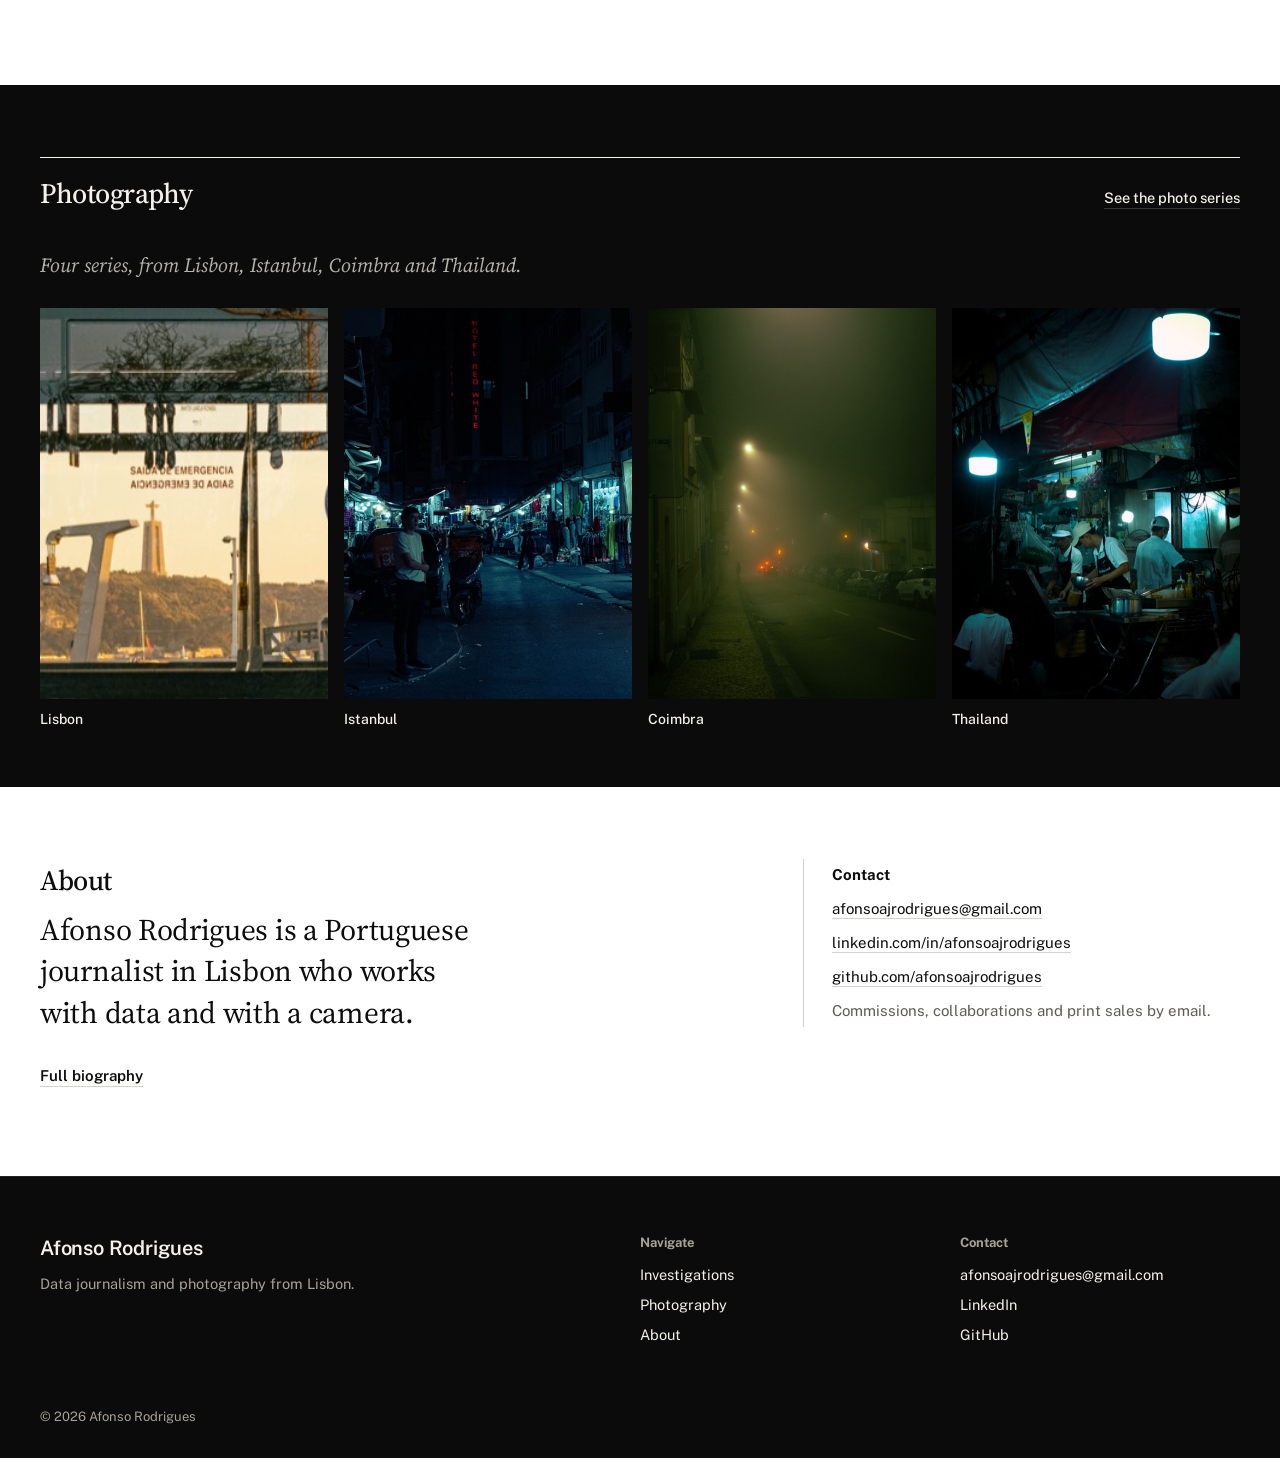
==== commit b2e0c697: "Name back on the left, Source Serif 4 instead of Caslon, small a11y fixes, new favicon - Masthead: d" ====
--- a/index.html
+++ b/index.html
@@ -24,7 +24,7 @@
   <meta name="twitter:image" content="https://afonsoajrodrigues.com/images/Lisbon/IMG_7823.JPG">
   <link rel="preconnect" href="https://fonts.googleapis.com">
   <link rel="preconnect" href="https://fonts.gstatic.com" crossorigin>
-  <link href="https://fonts.googleapis.com/css2?family=Libre+Caslon+Display&family=Libre+Caslon+Text:ital,wght@0,400;0,700;1,400&family=Public+Sans:wght@400..700&display=swap" rel="stylesheet">
+  <link href="https://fonts.googleapis.com/css2?family=Source+Serif+4:ital,opsz,wght@0,8..60,400..700;1,8..60,400..700&family=Public+Sans:wght@400..700&display=swap" rel="stylesheet">
   <link rel="icon" href="/favicon.svg" type="image/svg+xml">
   <link rel="icon" href="/favicon-32.png" sizes="32x32" type="image/png">
   <link rel="apple-touch-icon" href="/apple-touch-icon.png">
--- a/style.css
+++ b/style.css
@@ -22,8 +22,8 @@
   --data-2: #0f8c73;
   --data-3: #a66d00;
   --fs: 1;
-  --font-display: 'Libre Caslon Text', 'Iowan Old Style', Georgia, serif;
-  --font-headline: 'Libre Caslon Display', 'Libre Caslon Text', Georgia, serif;
+  --font-display: 'Source Serif 4', 'Iowan Old Style', Georgia, serif;
+  --font-headline: 'Source Serif 4', Georgia, serif;
   --font-ui: 'Public Sans', system-ui, -apple-system, 'Segoe UI', sans-serif;
   --font-mono: var(--font-ui); /* legacy alias — inline styles & chart CSS still reference it */
   --gutter: max(20px, calc((100% - 1200px) / 2));
@@ -1000,21 +1000,6 @@
    square corners, text tabs instead of pill toggles, an end mark. */
 :root { --radius: 2px; }
 
-/* Masthead: name centred, sections beneath it, controls tucked right */
-@media (min-width: 721px) {
-  .header-inner { display: grid; grid-template-columns: 1fr auto 1fr; align-items: center; padding-top: 18px; min-height: 0; }
-  .header-left { grid-column: 2; flex-direction: column; align-items: center; gap: 6px; flex: none; }
-  .wordmark-block { align-items: center; text-align: center; }
-  .wordmark { font-family: var(--font-headline); font-size: 36px; line-height: 1.05; }
-  .wordmark-tag { font-family: var(--font-display); font-style: italic; font-size: 14px; }
-  .main-nav { margin: 4px 0 0; padding: 0; border: none; gap: 28px; font-size: 14.5px; }
-  .main-nav a { padding: 10px 0 12px; }
-  .header-controls { grid-column: 3; justify-self: end; align-self: start; }
-  .site-header .wordmark, .site-header .wordmark-tag { transition: font-size .2s; }
-  .site-header.is-scrolled .wordmark { font-size: 26px; }
-  .site-header.is-scrolled .wordmark-tag { display: none; }
-}
-
 /* Front page: white, one centred lead, the chart beneath it like an illustration */
 :root .hero.hero.hero {
   --paper: inherit; --surface: inherit; --ink: inherit; --muted: inherit; --line: inherit;
@@ -1077,3 +1062,13 @@
   background: none; border-radius: 0; padding: 8px 0; border-bottom: 2px solid transparent; color: var(--muted);
 }
 .toggle-btn:not([data-toggle-btn]).is-active, .databox-btn.is-active { background: none; color: var(--ink); border-bottom-color: var(--ink); }
+
+/* a11y pass (27/11/2026): no visual redesign, only legibility fixes */
+.lightbox-count { color: rgba(255,255,255,.7); } /* was .45 — under 4.5:1 on the dark viewer */
+.muted-text a, a.accent-text { text-decoration: underline; text-underline-offset: 3px; } /* links in grey text were colour-only */
+
+/* 27/11/2026: masthead back to name-left / nav-right; name in the UI sans, not Caslon */
+.wordmark, .footer-wordmark { font-family: var(--font-ui); font-weight: 600; letter-spacing: -0.01em; }
+.wordmark { font-size: 19px; }
+.footer-wordmark { font-size: 20px; }
+.lead-title, .article-title, .prose h2, .section-label, .related-heading { font-weight: 500; letter-spacing: -0.015em; }
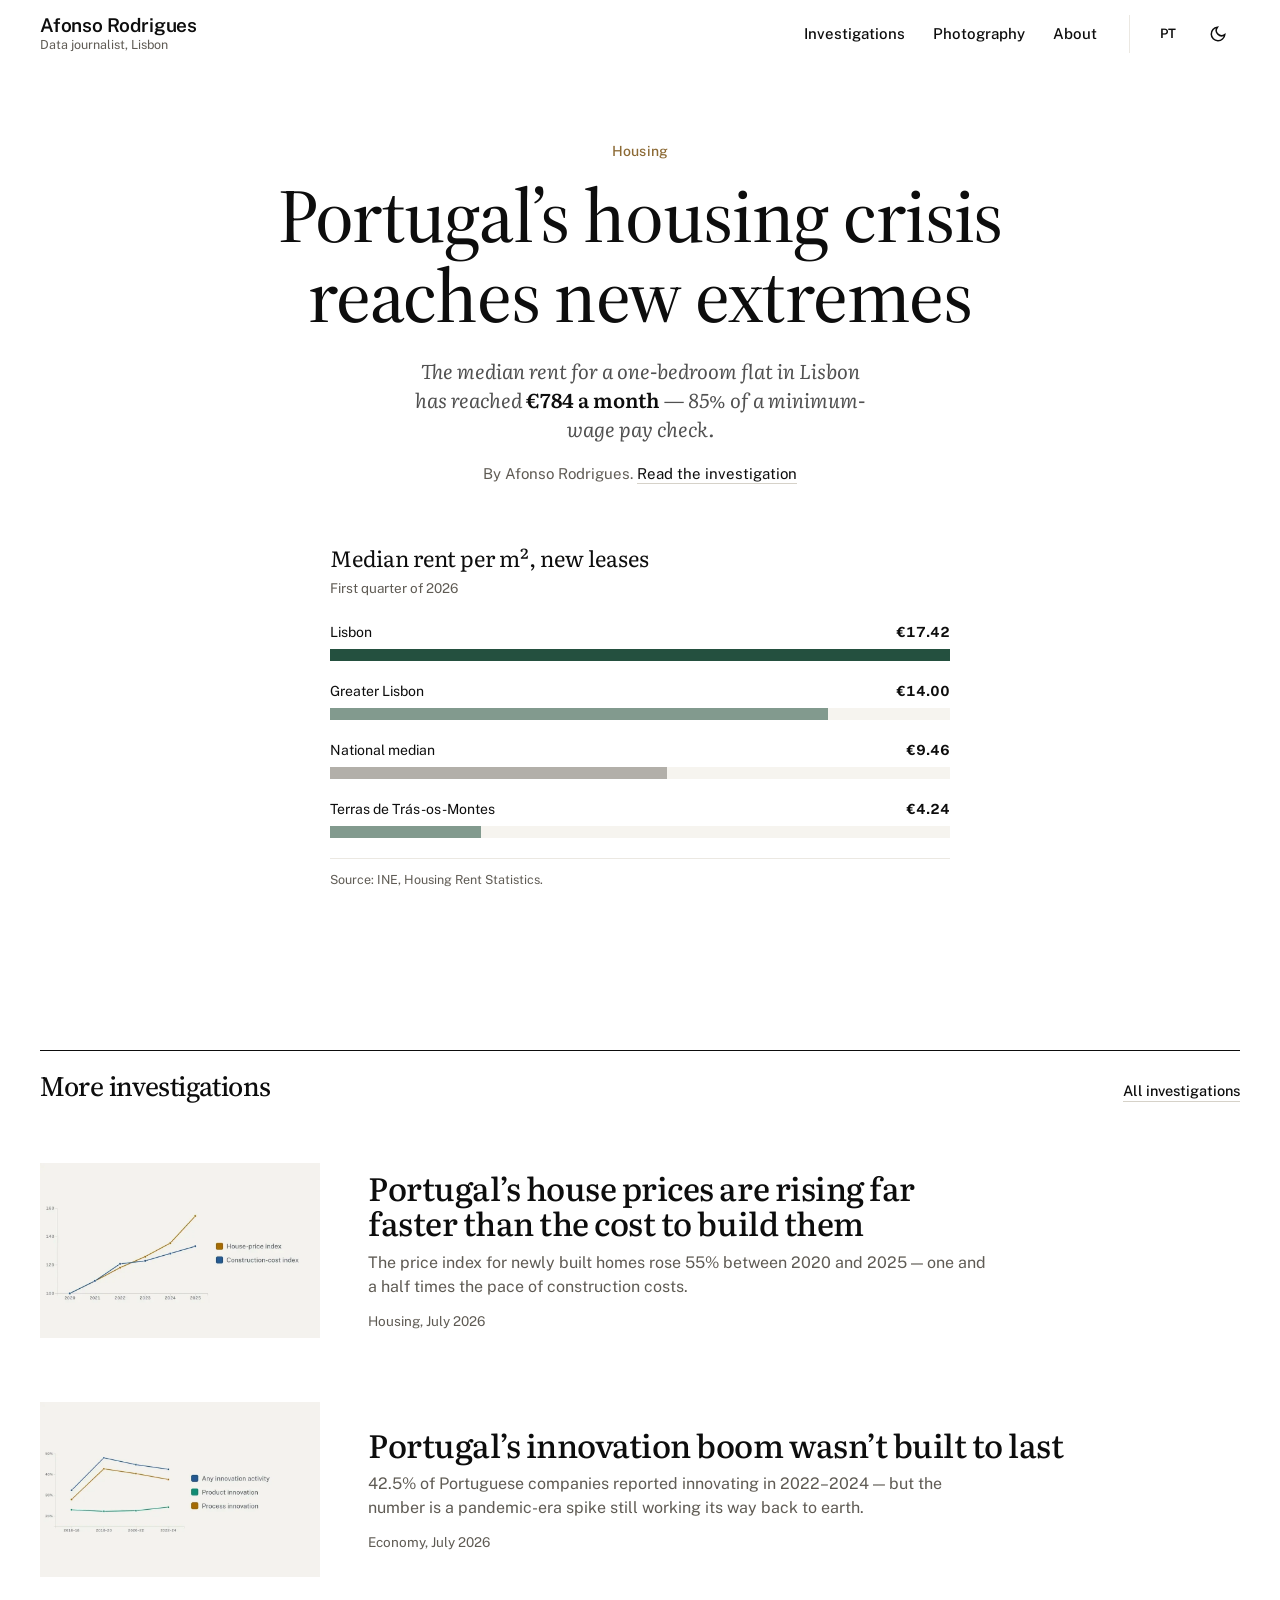
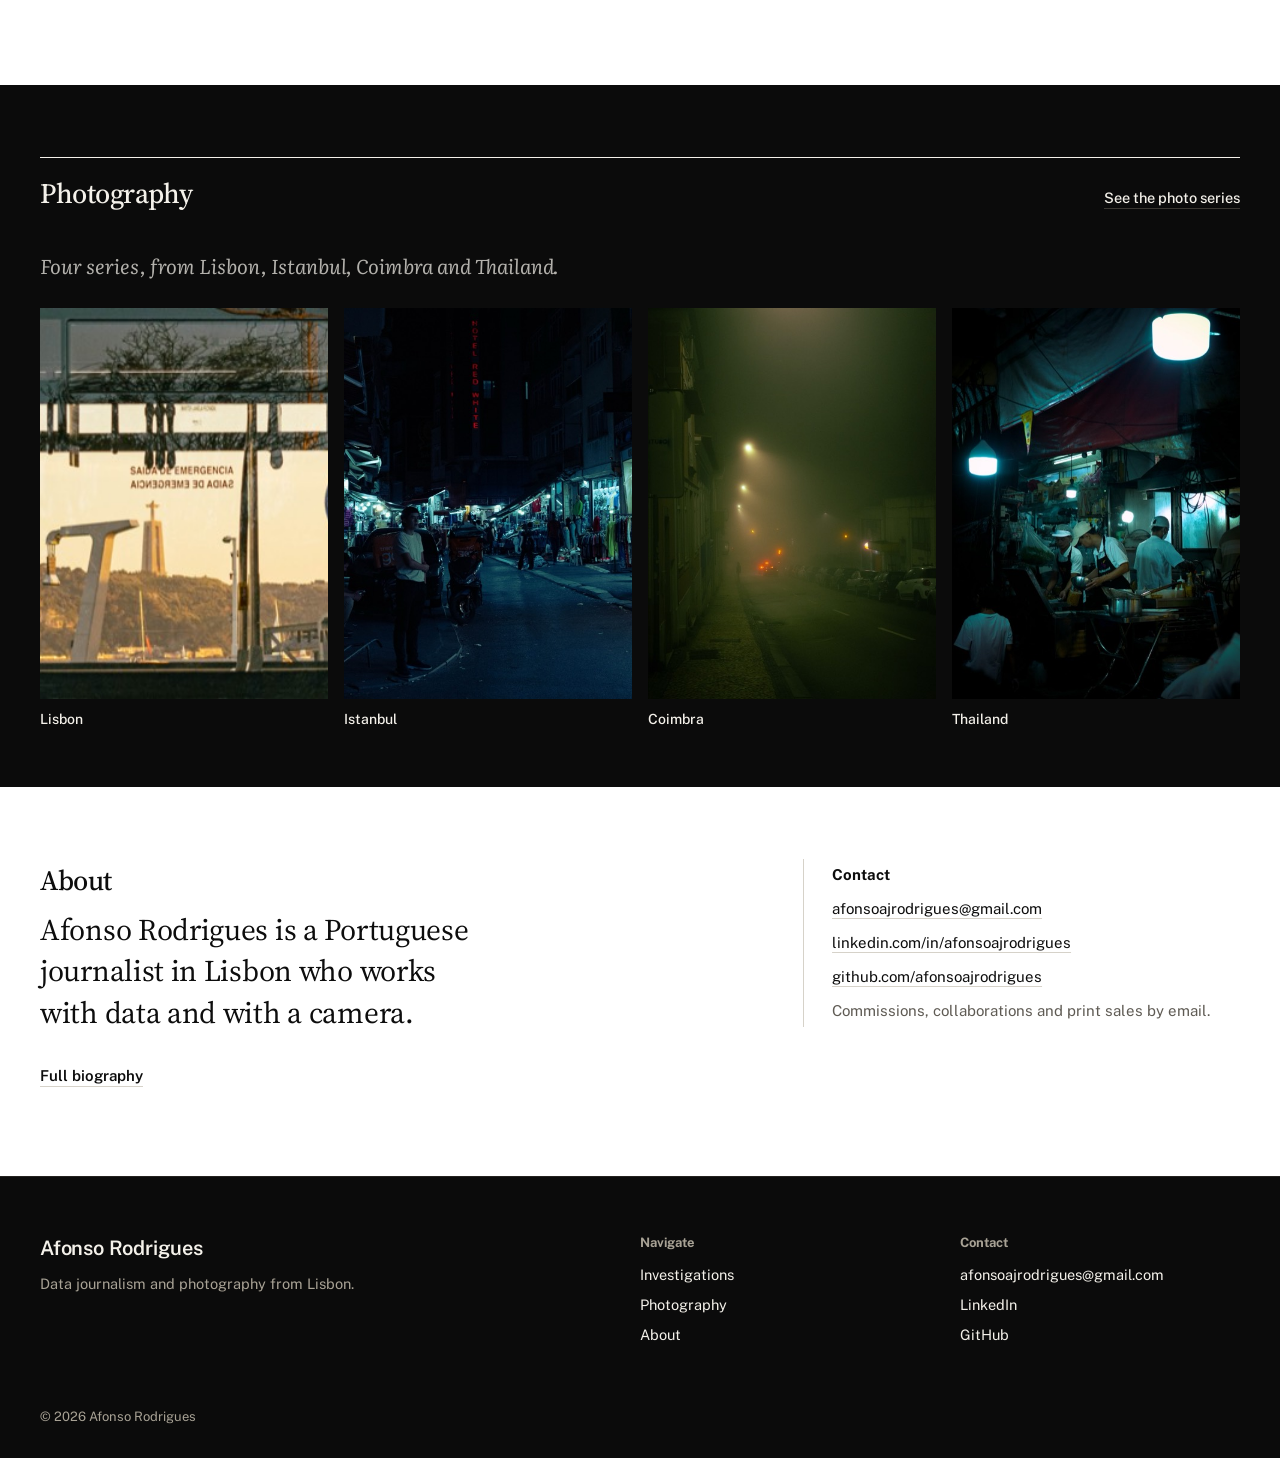
==== commit 8d596507: "Running text in Literata, shorter reading line" ====
--- a/index.html
+++ b/index.html
@@ -24,7 +24,7 @@
   <meta name="twitter:image" content="https://afonsoajrodrigues.com/images/Lisbon/IMG_7823.JPG">
   <link rel="preconnect" href="https://fonts.googleapis.com">
   <link rel="preconnect" href="https://fonts.gstatic.com" crossorigin>
-  <link href="https://fonts.googleapis.com/css2?family=Source+Serif+4:ital,opsz,wght@0,8..60,400..700;1,8..60,400..700&family=Public+Sans:wght@400..700&display=swap" rel="stylesheet">
+  <link href="https://fonts.googleapis.com/css2?family=Literata:ital,opsz,wght@0,7..72,400..700;1,7..72,400..700&family=Source+Serif+4:ital,opsz,wght@0,8..60,400..700;1,8..60,400..700&family=Public+Sans:wght@400..700&display=swap" rel="stylesheet">
   <link rel="icon" href="/favicon.svg" type="image/svg+xml">
   <link rel="icon" href="/favicon-32.png" sizes="32x32" type="image/png">
   <link rel="apple-touch-icon" href="/apple-touch-icon.png">
--- a/style.css
+++ b/style.css
@@ -22,7 +22,7 @@
   --data-2: #0f8c73;
   --data-3: #a66d00;
   --fs: 1;
-  --font-display: 'Source Serif 4', 'Iowan Old Style', Georgia, serif;
+  --font-display: 'Literata', 'Iowan Old Style', Georgia, serif;
   --font-headline: 'Source Serif 4', Georgia, serif;
   --font-ui: 'Public Sans', system-ui, -apple-system, 'Segoe UI', sans-serif;
   --font-mono: var(--font-ui); /* legacy alias — inline styles & chart CSS still reference it */
@@ -1072,3 +1072,6 @@
 .wordmark { font-size: 19px; }
 .footer-wordmark { font-size: 20px; }
 .lead-title, .article-title, .prose h2, .section-label, .related-heading { font-weight: 500; letter-spacing: -0.015em; }
+/* 27/11/2026: running text in Literata (built for long reading), shorter line */
+.prose { line-height: 1.65; }
+.prose p { max-width: 62ch; }
